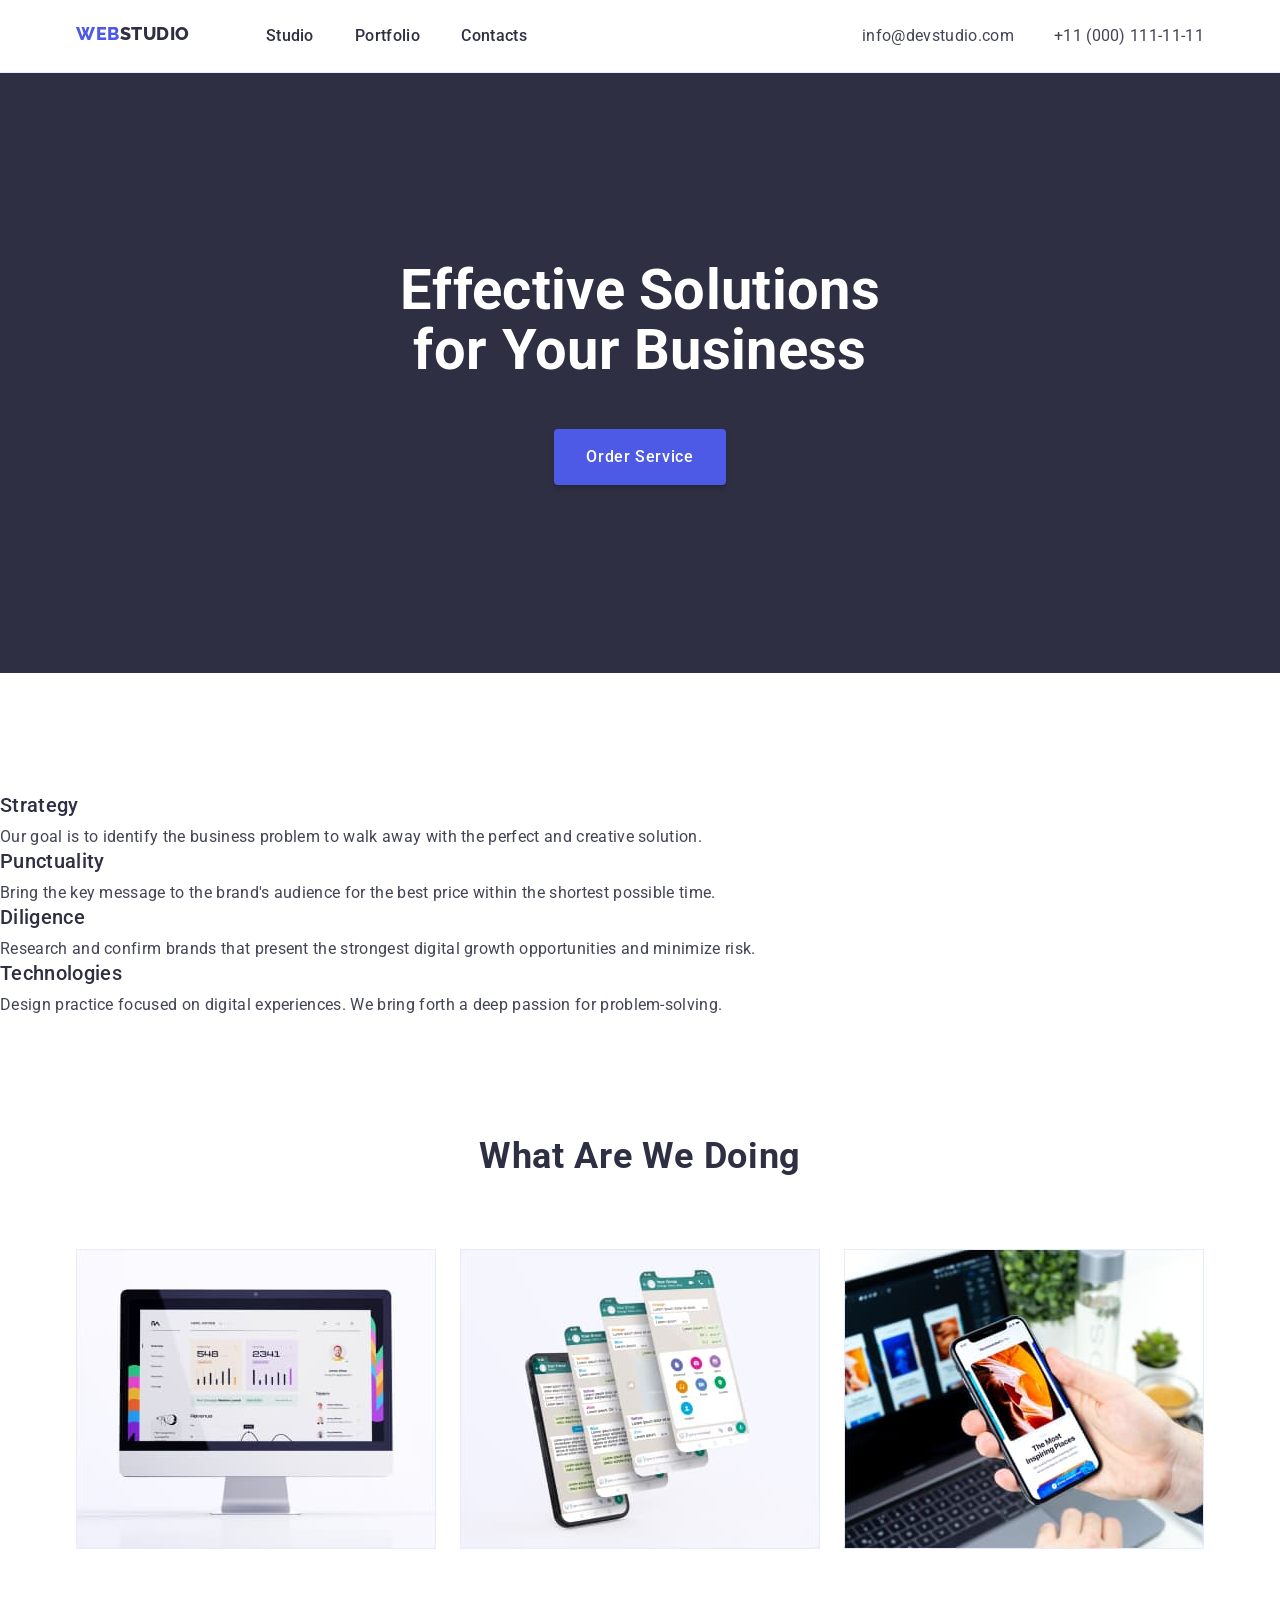
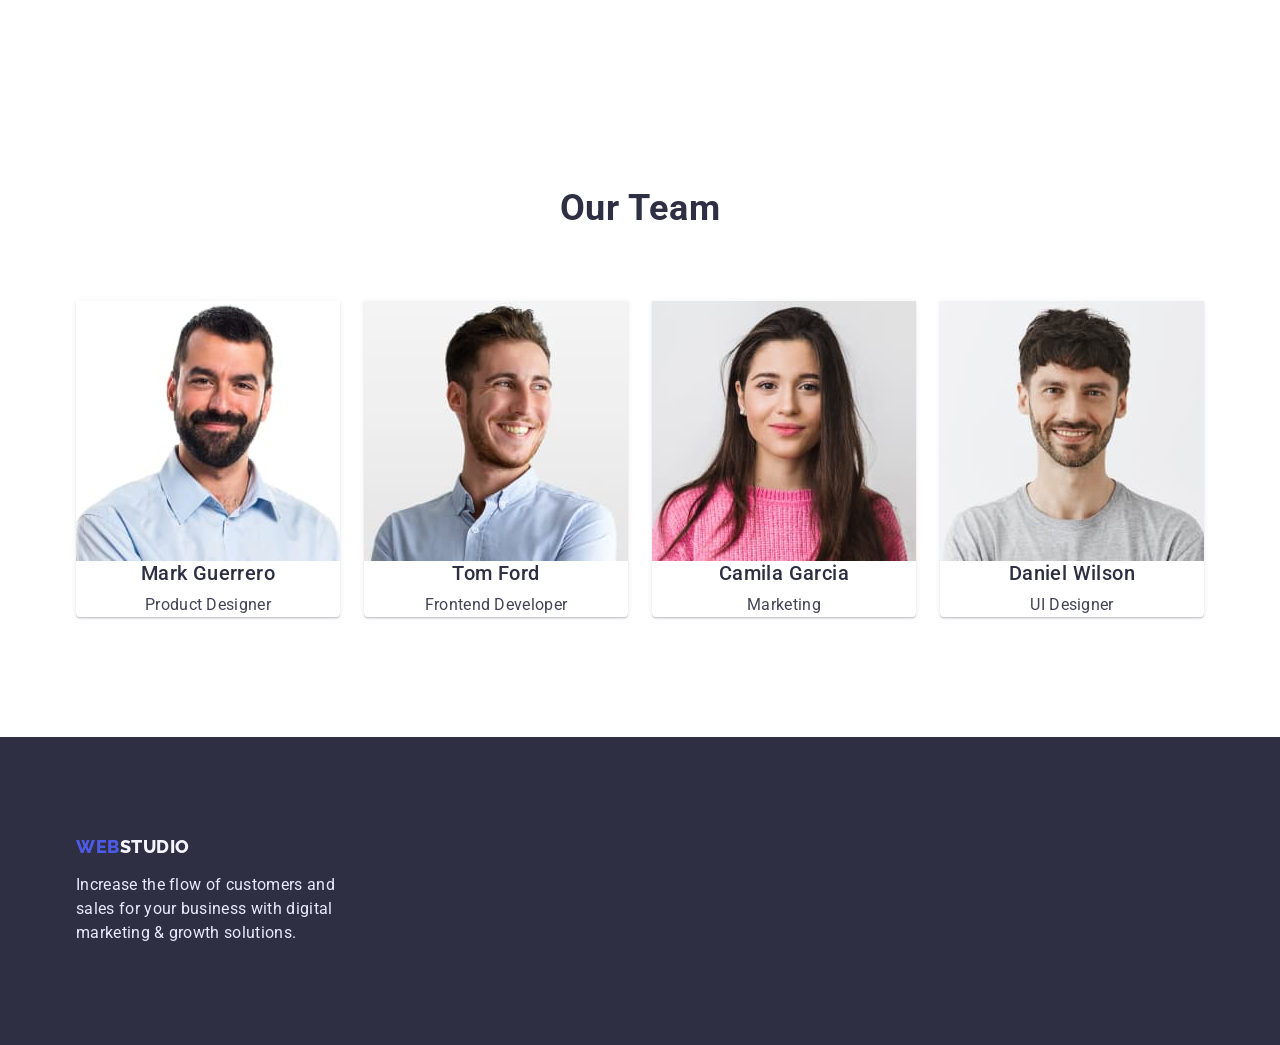
==== index.html @ d08683b4 "Initial commit" ====
<!DOCTYPE html>
<html lang="en">
<head>
    <meta charset="UTF-8">
    <meta http-equiv="X-UA-Compatible" content="IE=edge">
    <meta name="viewport" content="width=device-width, initial-scale=1.0">
    <title>Document</title>
    <link rel="preconnect" href="https://fonts.googleapis.com">
    <link rel="preconnect" href="https://fonts.gstatic.com" crossorigin>
    <link
        href="https://fonts.googleapis.com/css2?family=Montserrat:wght@400;500;600&family=Raleway:wght@800&family=Roboto:wght@400;500;700;900&display=swap"
        rel="stylesheet">
    <link rel="stylesheet" href="https://cdn.jsdelivr.net/npm/modern-normalize@1.1.0/modern-normalize.min.css">
    <link rel="stylesheet" href="./css/style.css">
</head>
<body>
    <header class="header">
        <div class="container">
            <nav class="nav-container">
                <a class="logo" href="./index.html"><span>Web</span>Studio</a>
                <ul class="site-nav list link-container">
                    <li><a class="chapter" href="">Studio</a></li>
                    <li><a class="chapter" href="./portfolio.html">Portfolio</a></li>
                    <li><a class="chapter" href="">Contacts</a></li>
                </ul>
            </nav>
            <address class="contacts">
                <ul class="contacts-container list">
                    <li><a class="mail" href="mailto:info@devstudio.com">info@devstudio.com</a></li>
                    <li><a class="tel" href="tel:+110001111111">+11 (000) 111-11-11</a></li>
                </ul>
            </address>
        </div>
    </header>
    <main>
        <section class="hero">
            <div class="container hero-container">
                <h1 class="hero-title">Effective Solutions<br />
                    for Your Business
                </h1>
                <button class="hero-button" type="button">Order Service</button>
            </div>
        </section>
        <section class="section">
            <!--What are our advantages-->
            <h2 class="section-title visually-hidden">Our principals</h2>
            <ul class="qualities-list list">
                <li class="quality-item">
                    <h3 class="quality-title">Strategy</h3>
                    <p class="quality text">Our goal is to identify the business problem to walk away with the perfect and creative solution.</p>
                </li>
                <li class="qualities">
                    <h3 class="quality-title">Punctuality</h3>
                    <p class="quality text">Bring the key message to the brand's audience for the best price within the shortest possible time.</p>
                </li>
                <li class="qualities">
                    <h3 class="quality-title">Diligence</h3>
                    <p class="quality text">Research and confirm brands that present the strongest digital growth opportunities and minimize risk.</p>
                </li>
                <li class="qualities">
                    <h3 class="quality-title">Technologies</h3>
                    <p class="quality text">Design practice focused on digital experiences. We bring forth a deep passion for problem-solving.</p>
                </li>
            </ul>
        </section>
        <section class="products">
            <div class="container products-container">
                <h2 class="section-title">What are we doing</h2>
                <ul class="products list">
                    <li class="products-item"><img src="./images/img1.jpg" alt="site" width="360"></li>
                    <li class="products-item"><img src="./images/img2.jpg" alt="messenger" width="360"></li>
                    <li class="products-item"><img src="./images/img3.jpg" alt="app" width="360"></li>
                </ul>
            </div>
        </section>
        <section class="team">
            <div class="container team-container">
                <h2 class="section-title">Our Team</h2>
                <ul class="team list">
                    <li class="member">
                        <img src="./images/mark.jpg" alt="Mark Guerrero" width="264">
                        <h3 class="name">Mark Guerrero</h3>
                        <p class="profession">Product Designer</p>
                    </li>
                    <li class="member">
                        <img src="./images/tom.jpg" alt="Tom Ford" width="264">
                        <h3 class="name">Tom Ford</h3>
                        <p class="profession">Frontend Developer</p>
                    </li>
                    <li class="member">
                        <img src="./images/camila.jpg" alt=" Camila Garcia" width="264">
                        <h3 class="name">Camila Garcia</h3>
                        <p class="profession">Marketing</p>
                    </li>
                    <li class="member">
                        <img src="./images/daniel.jpg" alt="Daniel Wilson" width="264">
                        <h3 class="name">Daniel Wilson</h3>
                        <p class="profession">UI Designer</p>
                    </li>
                </ul>
            </div>
        </section>
    </main>
    <footer class="main-footer">
        <div class="container footer-container">
            <a class="logo footer" href="./index.html"><span>Web</span>Studio</a>
            <p class="footer-text">Increase the flow of customers and sales for your business with digital marketing & growth solutions.</p>
        </div>
    </footer>
</body>
</html>
---- css/style.css ----
/* general settings */

html {
    box-sizing: border-box;
}

*,
*::after,
*::before {
    box-sizing: inherit;
}

:root {
    --iris: #4D5AE5;
    --ocean: #404BBF;
    --green: #31D0AA;
    --cloud: #F4F4FD;
    --navy-blue: #2E2F42;
    --slate: #434455;
    --light-slate: #8E8F99;
    --cornflower: #E7E9FC;
    --white: #FFFFFF;
    --navy-blue-modal: #2E2F42;
    --grey: #2E2F42;

    --card-set-gap: 24px;
    --card-set-gap-top: 48px;v
}
body {
    background-color: var(--white);
    color: var(--slate);
    font-family: Roboto, sans-serif;
    letter-spacing: 0.02em;
}
.list {
    padding: 0;
    margin: 0 auto 0 auto;
    list-style-type: none;
}

img {
    display: block;
    min-width: 100%;
    height: auto;
}

.container {
    display: flex;
    margin-left: auto;
    margin-right: auto;
    width: 1158px;
    justify-content: space-between;
    padding-left: 15px;
    padding-right: 15px;
}

/* header */

.header {
    border-bottom: 1px solid var(--cornflower);
    padding-top: 24px;
    padding-bottom: 24px;
}

.logo {
    color: var(--navy-blue);
    font-family: 'Raleway';
    font-weight: 800;
    font-size: 18px;
    line-height: 1.14;
    letter-spacing: 0.03em;
    text-transform: uppercase;
    text-decoration: none;
}
.logo span {
    color: var(--iris);
}
.chapter {
    font-weight: 500;
    font-size: 16px;
    line-height: 1.5;
    color: var(--navy-blue);
    text-decoration: none;
}
.site-nav .chapter:active,
.site-nav .chapter:hover,
.site-nav .chapter:focus {
    color: var(--ocean);
}

.mail, .tel {
    font-style: normal;
    font-weight: 400;
    font-size: 16px;
    line-height: 1.5;
    color: inherit;
    text-decoration: none;
}
.mail:hover,
.mail:focus,
.tel:hover,
.tel:focus {
    color: var(--ocean);
}

.nav-container {
    display: flex;
}

.link-container {
    min-width: 261px;
    display: flex;
    justify-content: space-between;
    margin-left: 76px;
}

.contacts-container {
    display: flex;
    margin-left: auto;
}

.mail {
    margin-right: 40px;
    flex-basis: auto;
}

.tel {
    flex-basis: auto;
}

/* hero */

.hero {
    background: #2E2F42;
    color: var(--white);
    padding-top: 188px;
    padding-bottom: 188px;
}

.hero-container {
    flex-direction: column;
}

.hero-title {
    font-weight: 700;
    font-size: 56px;
    line-height: 1.07;
    text-align: center;
    margin-left: auto;
    margin-right: auto;
    margin-top: 0px;
    margin-bottom: 48px;
}

.hero-button {
    background: #4D5AE5;
    font-weight: 500;
    font-size: 16px;
    line-height: 1.5;
    letter-spacing: 0.04em;
    color: inherit;
    min-width: 169px;
    padding: 16px 32px;
    box-shadow: 0px 4px 4px rgba(0, 0, 0, 0.15);
    border-radius: 4px;
    border: none;
    cursor: pointer;
    align-items: center;
    margin-left: auto;
    margin-right: auto;
}

.hero-button:hover {
    background: var(--ocean);}

/* what we are */

.section {
    padding-top: 120px;
    padding-bottom: 120px;
}

.visually-hidden {
    position: absolute;
    white-space: nowrap;
    width: 1px;
    height: 1px;
    overflow: hidden;
    border: 0;
    padding: 0;
    clip: rect(0 0 0 0);
    clip-path: inset(50%);
    margin: -1px;
}

.section-title {
    margin-top: 0;
    margin-bottom: 72px;
    color: var(--navy-blue);
    font-weight: 700;
    font-size: 36px;
    line-height: 1.11;
    text-align: center;
    letter-spacing: 0.02em;
    text-transform: capitalize;
}

.qualities-list {
    padding-top: 0;
}

.quality-title {
    font-weight: 500;
    font-size: 20px;
    line-height: 1.2;
    color: var(--navy-blue);
    margin-top: 0;
    margin-bottom: 8px;
}
.quality.text {
    font-size: 16px;
    line-height: 1.5;
    margin-top: 0;
    margin-bottom: 0;
}

.qualities-list > .qualities:last-child{
    margin-right: 0;
}

/* What are we doing & Team*/

.products-container {
    flex-direction: column;
}

.products.list {
    display: flex;
    flex-wrap: wrap;
    justify-content: space-between;
    margin-left: calc(-1 * var(--card-set-gap));
    margin-top: calc(-1 * var(--card-set-gap));
}

.products-item {
    flex-basis: calc(100% / 3 - var(--card-set-gap));

    outline-offset: 1px solid var(--cornflower);
    margin-left: var(--card-set-gap);
    margin-top: var(--card-set-gap);
}

/* our team */

.team {
    margin-top: 120px;
}

.team-container {
    flex-direction: column;
    padding-top: 120px;
    padding-bottom: 120px;
}

.team.list {
    display: flex;
    justify-content: space-between;
    margin-left: calc(-1 * var(--card-set-gap));
    margin-top: calc(-1 * var(--card-set-gap-top));
}

.member {
    margin-left: var(--card-set-gap);
    margin-top: var(--card-set-gap-top);
    background-color: var(--white);
    flex-basis: calc(100% / 4 - var(--card-set-gap));
    box-shadow: 0px 1px 6px rgba(46, 47, 66, 0.08),
        0px 1px 1px rgba(46, 47, 66, 0.16), 0px 2px 1px rgba(46, 47, 66, 0.08);
    border-radius: 0px 0px 4px 4px;
}

.name {
    margin-top: 0;
    margin-bottom: 8px;
    color: var(--navy-blue);
    font-weight: 500;
    font-size: 20px;
    line-height: 1.2;
    letter-spacing: 0.02em;
    text-align: center;
}

.profession {
    margin-top: 0;
    margin-bottom: 0;
    text-align: center;
    font-size: 16px;
    line-height: 1.5;
}


/* footer */

.footer-text {
    padding-top: 0;
    padding-bottom: 0;
    margin-top: 16;
    margin-bottom: 0;
    color: var(--cornflower);
    font-size: 16px;
    line-height: 1.5;
    letter-spacing: 0.02em;
    width: 264px;
}

.footer-container {
    flex-direction: column;
    justify-content: space-around;
    flex-basis: auto;
}

.main-footer,
.portfolio-footer {
    background: #2E2F42;
    padding-top: 100px;
    padding-bottom: 100px;
}
.logo.footer {
    color: var(--cloud);
}

/* portfolio */

.section-portfolio {
    padding-top: 96px;
    padding-bottom: 120px;
}

/* portfolio filter */

.radio-filter {
    display: inline-block;
    padding: 12px 24px;
    font-family: inherit;
    font-weight: 500;
    line-height: 1.5;
    text-align: center;
    letter-spacing: 0.04em;
    color: var(--iris);
    background: var(--cloud);
    cursor: pointer;
    align-items: center;
    text-align: center;
    border: 1px solid #e7e9fc;
    border-radius: 4px;
}

.radio-filter:hover,
.radio-filter:focus {
    color: var(--white);
    background-color: var(--ocean);
}

/* our projects */

.container-btn {
    display: flex;
    justify-content: space-between;
    margin-left: auto;
    margin-right: auto;
    width: 586px;
    margin-bottom: 72px;
}

.reference-item {
    text-decoration: none;
    color: inherit;
}

.card-content {
    border: 1px solid var(--cornflower);
    border-top: hidden;
    padding: 32px 16px;
}

.reference-name {
    font-weight: 500;
    font-size: 20px;
    line-height: 1.2;
    color: var(--navy-blue);
    margin-top: 0;
    margin-bottom: 8px;
}

.reference-type {
    font-size: 16px;
    line-height: 1.5;
    margin-top: 0;
    margin-bottom: 0;
}

.works-list {
    display: flex;
    flex-wrap: wrap;
    justify-content: space-between;
    margin-left: calc(-1 * var(--card-set-gap));
    margin-top: calc(-1 * var(--card-set-gap-top));
}

.works-list>.reference {
    flex-basis: calc(100% / 3 - var(--card-set-gap));

    margin-left: var(--card-set-gap);
    margin-top: var(--card-set-gap-top);
}
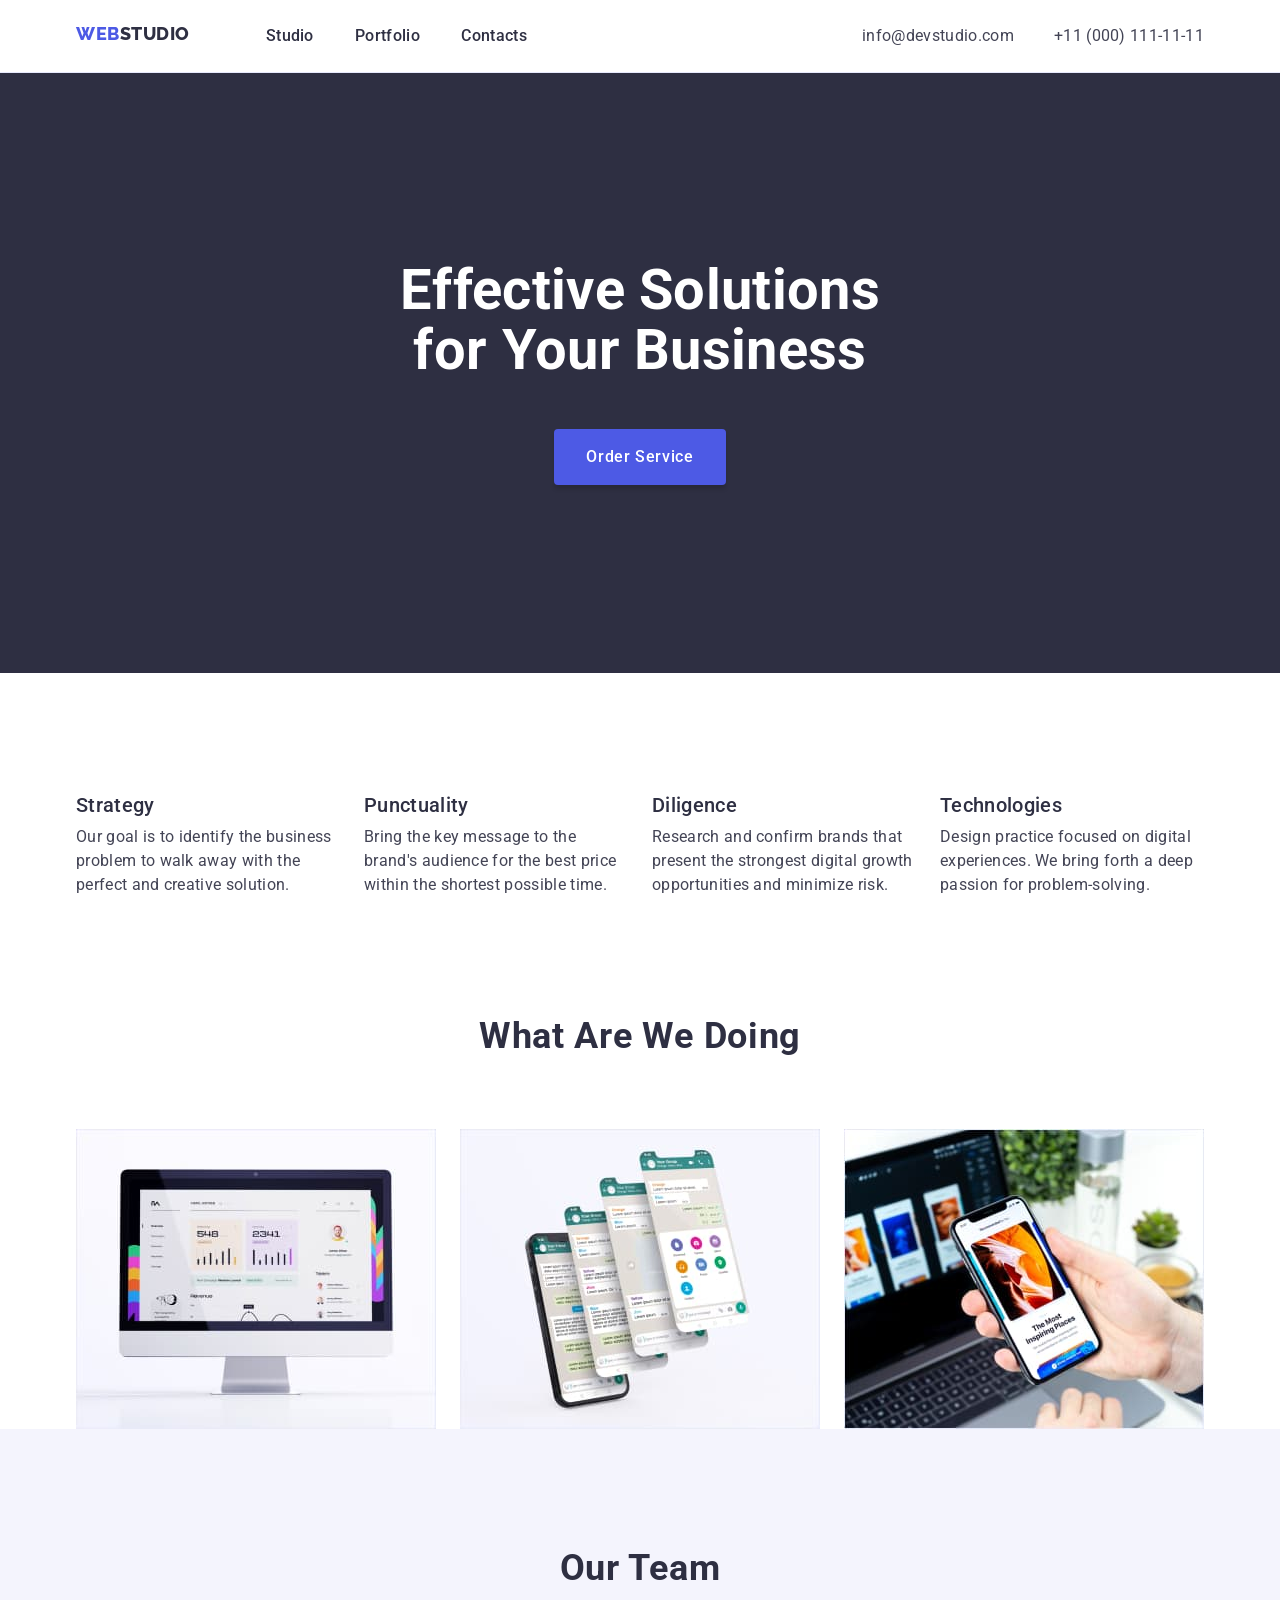
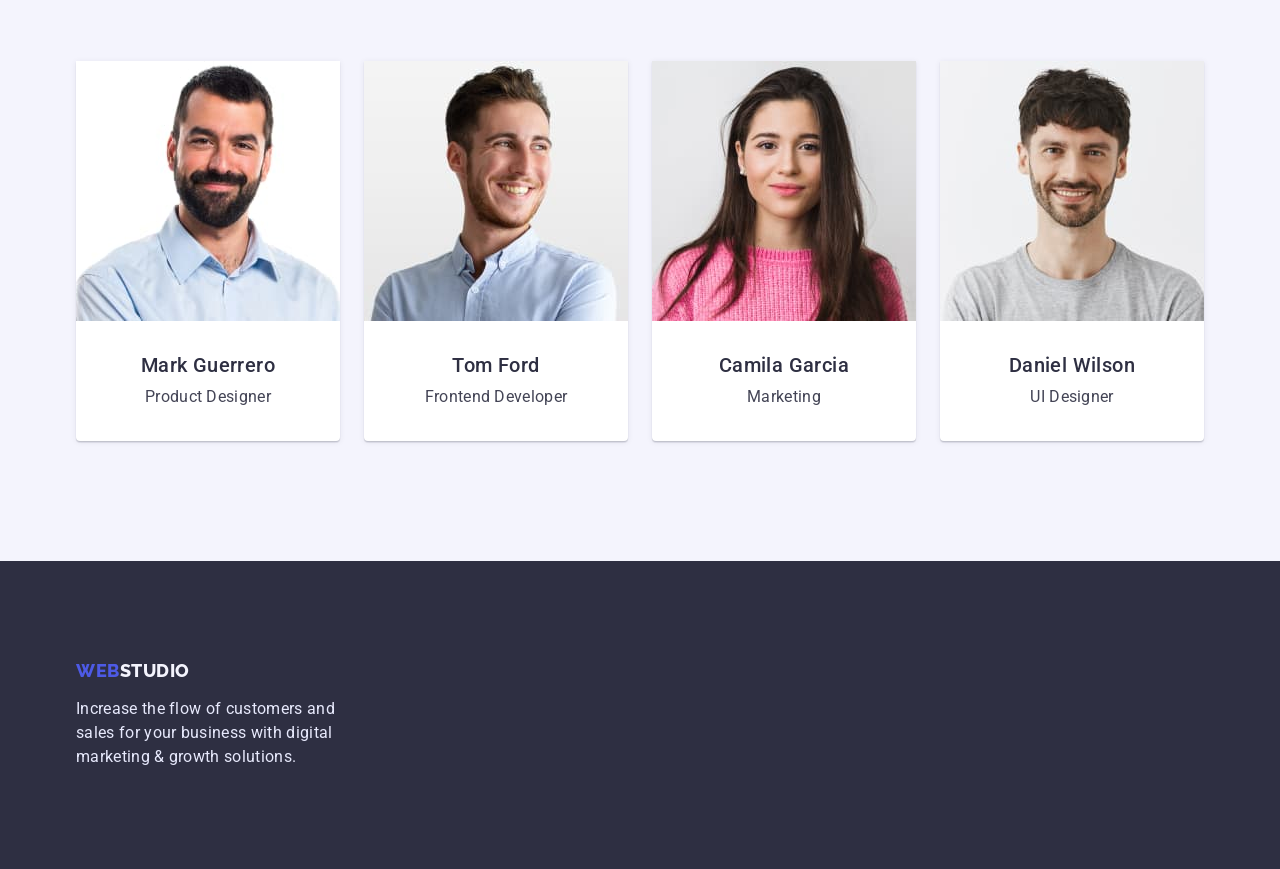
==== commit 7523aca1: "HW3 update" ====
--- a/index.html
+++ b/index.html
@@ -15,7 +15,7 @@
 </head>
 <body>
     <header class="header">
-        <div class="container">
+        <div class="container style">
             <nav class="nav-container">
                 <a class="logo" href="./index.html"><span>Web</span>Studio</a>
                 <ul class="site-nav list link-container">
@@ -35,35 +35,36 @@
     <main>
         <section class="hero">
             <div class="container hero-container">
-                <h1 class="hero-title">Effective Solutions<br />
-                    for Your Business
+                <h1 class="hero-title">Effective Solutions for Your Business
                 </h1>
                 <button class="hero-button" type="button">Order Service</button>
             </div>
         </section>
-        <section class="section">
+        <section class="section  main-qualities">
+            <div class="container style"
             <!--What are our advantages-->
-            <h2 class="section-title visually-hidden">Our principals</h2>
-            <ul class="qualities-list list">
-                <li class="quality-item">
-                    <h3 class="quality-title">Strategy</h3>
-                    <p class="quality text">Our goal is to identify the business problem to walk away with the perfect and creative solution.</p>
-                </li>
-                <li class="qualities">
-                    <h3 class="quality-title">Punctuality</h3>
-                    <p class="quality text">Bring the key message to the brand's audience for the best price within the shortest possible time.</p>
-                </li>
-                <li class="qualities">
-                    <h3 class="quality-title">Diligence</h3>
-                    <p class="quality text">Research and confirm brands that present the strongest digital growth opportunities and minimize risk.</p>
-                </li>
-                <li class="qualities">
-                    <h3 class="quality-title">Technologies</h3>
-                    <p class="quality text">Design practice focused on digital experiences. We bring forth a deep passion for problem-solving.</p>
-                </li>
-            </ul>
+                <h2 class="section-title visually-hidden">Our principals</h2>
+                <ul class="qualities-list list">
+                    <li class="quality-item">
+                        <h3 class="quality-title">Strategy</h3>
+                        <p class="quality text">Our goal is to identify the business problem to walk away with the perfect and creative solution.</p>
+                    </li>
+                    <li class="quality-item">
+                        <h3 class="quality-title">Punctuality</h3>
+                        <p class="quality text">Bring the key message to the brand's audience for the best price within the shortest possible time.</p>
+                    </li>
+                    <li class="quality-item">
+                        <h3 class="quality-title">Diligence</h3>
+                        <p class="quality text">Research and confirm brands that present the strongest digital growth opportunities and minimize risk.</p>
+                    </li>
+                    <li class="quality-item">
+                        <h3 class="quality-title">Technologies</h3>
+                        <p class="quality text">Design practice focused on digital experiences. We bring forth a deep passion for problem-solving.</p>
+                    </li>
+                </ul>
+            </div>
         </section>
-        <section class="products">
+        <section class="products section">
             <div class="container products-container">
                 <h2 class="section-title">What are we doing</h2>
                 <ul class="products list">
@@ -73,29 +74,29 @@
                 </ul>
             </div>
         </section>
-        <section class="team">
+        <section class="team section">
             <div class="container team-container">
                 <h2 class="section-title">Our Team</h2>
                 <ul class="team list">
                     <li class="member">
                         <img src="./images/mark.jpg" alt="Mark Guerrero" width="264">
-                        <h3 class="name">Mark Guerrero</h3>
-                        <p class="profession">Product Designer</p>
+                        <div class="member-item"><h3 class="name">Mark Guerrero</h3>
+                        <p class="profession">Product Designer</p></div>
                     </li>
                     <li class="member">
                         <img src="./images/tom.jpg" alt="Tom Ford" width="264">
-                        <h3 class="name">Tom Ford</h3>
-                        <p class="profession">Frontend Developer</p>
+                        <div class="member-item"><h3 class="name">Tom Ford</h3>
+                        <p class="profession">Frontend Developer</p></div>
                     </li>
                     <li class="member">
                         <img src="./images/camila.jpg" alt=" Camila Garcia" width="264">
-                        <h3 class="name">Camila Garcia</h3>
-                        <p class="profession">Marketing</p>
+                        <div class="member-item"><h3 class="name">Camila Garcia</h3>
+                        <p class="profession">Marketing</p></div>
                     </li>
                     <li class="member">
                         <img src="./images/daniel.jpg" alt="Daniel Wilson" width="264">
-                        <h3 class="name">Daniel Wilson</h3>
-                        <p class="profession">UI Designer</p>
+                        <div class="member-item"><h3 class="name">Daniel Wilson</h3>
+                        <p class="profession">UI Designer</p></div>
                     </li>
                 </ul>
             </div>
--- a/css/style.css
+++ b/css/style.css
@@ -45,13 +45,17 @@
 }
 
 .container {
-    display: flex;
     margin-left: auto;
     margin-right: auto;
     width: 1158px;
-    justify-content: space-between;
     padding-left: 15px;
     padding-right: 15px;
+    
+    justify-content: space-between;
+}
+
+.style {
+    display: flex;
 }
 
 /* header */
@@ -135,6 +139,7 @@
     color: var(--white);
     padding-top: 188px;
     padding-bottom: 188px;
+    text-align: center;
 }
 
 .hero-container {
@@ -150,6 +155,7 @@
     margin-right: auto;
     margin-top: 0px;
     margin-bottom: 48px;
+    width: 494px;
 }
 
 .hero-button {
@@ -177,7 +183,7 @@
 
 .section {
     padding-top: 120px;
-    padding-bottom: 120px;
+    display: flex;
 }
 
 .visually-hidden {
@@ -193,6 +199,10 @@
     margin: -1px;
 }
 
+.main-qualities {
+    display: flex;
+}
+
 .section-title {
     margin-top: 0;
     margin-bottom: 72px;
@@ -207,6 +217,13 @@
 
 .qualities-list {
     padding-top: 0;
+    margin: 0;
+    display: flex;
+    gap: 24px;
+}
+
+.quality-item {
+    max-width: 264px;
 }
 
 .quality-title {
@@ -252,13 +269,12 @@
 
 /* our team */
 
-.team {
-    margin-top: 120px;
+.team.section {
+    background-color: var(--cloud);
 }
 
 .team-container {
     flex-direction: column;
-    padding-top: 120px;
     padding-bottom: 120px;
 }
 
@@ -279,6 +295,10 @@
     border-radius: 0px 0px 4px 4px;
 }
 
+.member-item {
+    padding: 32px 16px;
+}
+
 .name {
     margin-top: 0;
     margin-bottom: 8px;
@@ -365,10 +385,8 @@
 
 .container-btn {
     display: flex;
-    justify-content: space-between;
-    margin-left: auto;
-    margin-right: auto;
-    width: 586px;
+    justify-content:center;
+    gap: 24px;
     margin-bottom: 72px;
 }
 
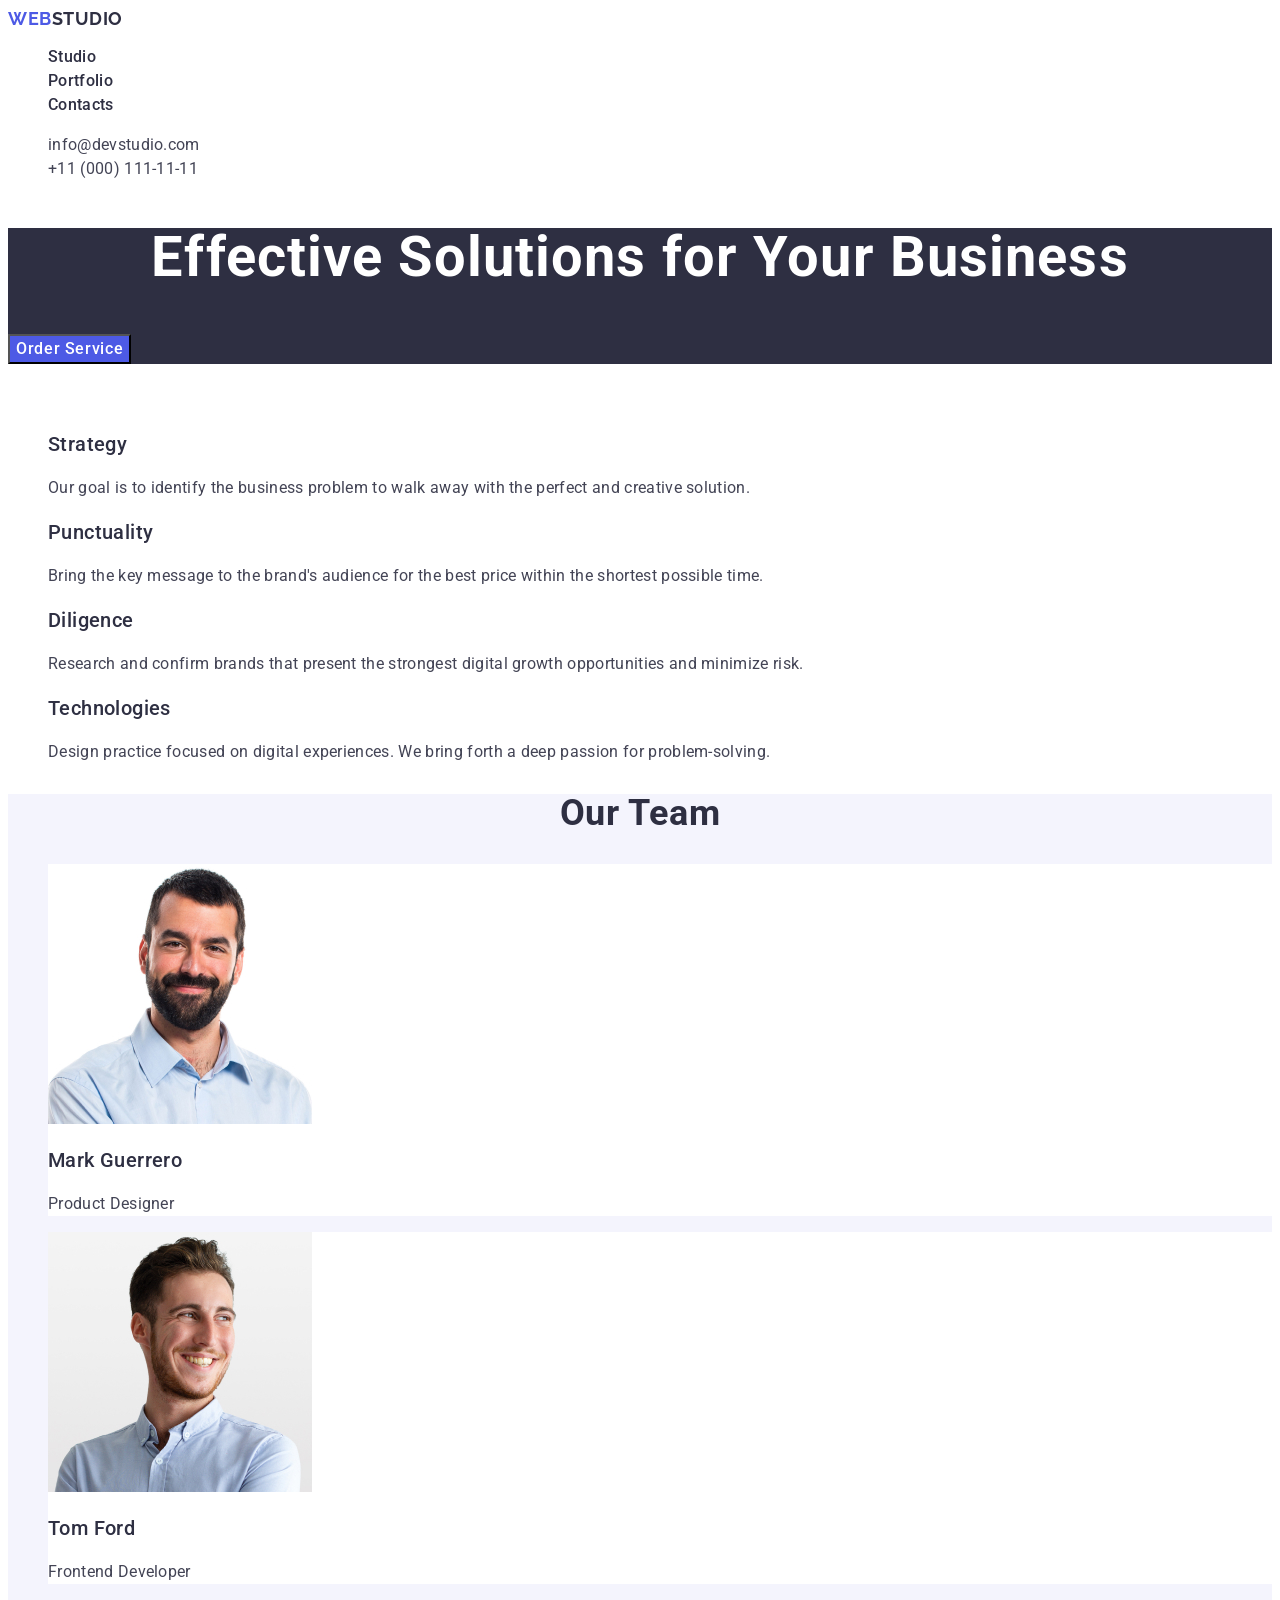
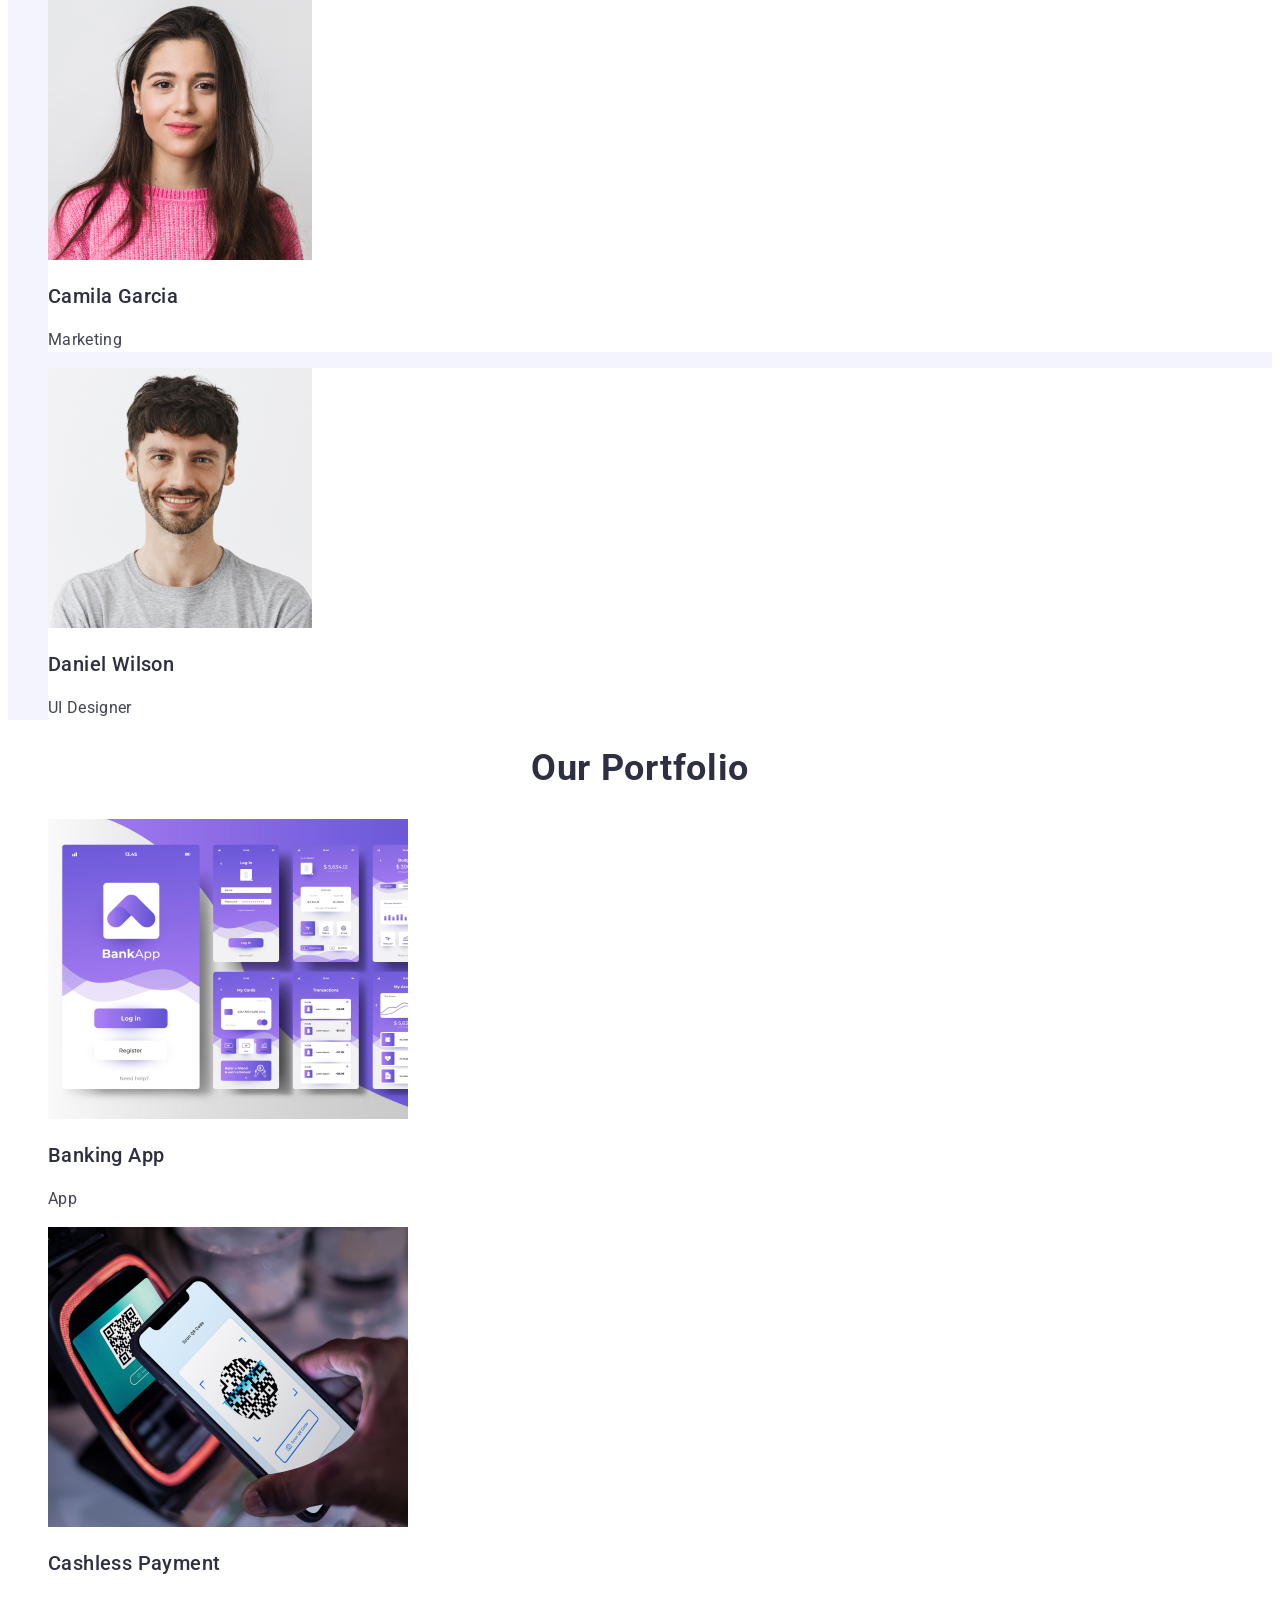
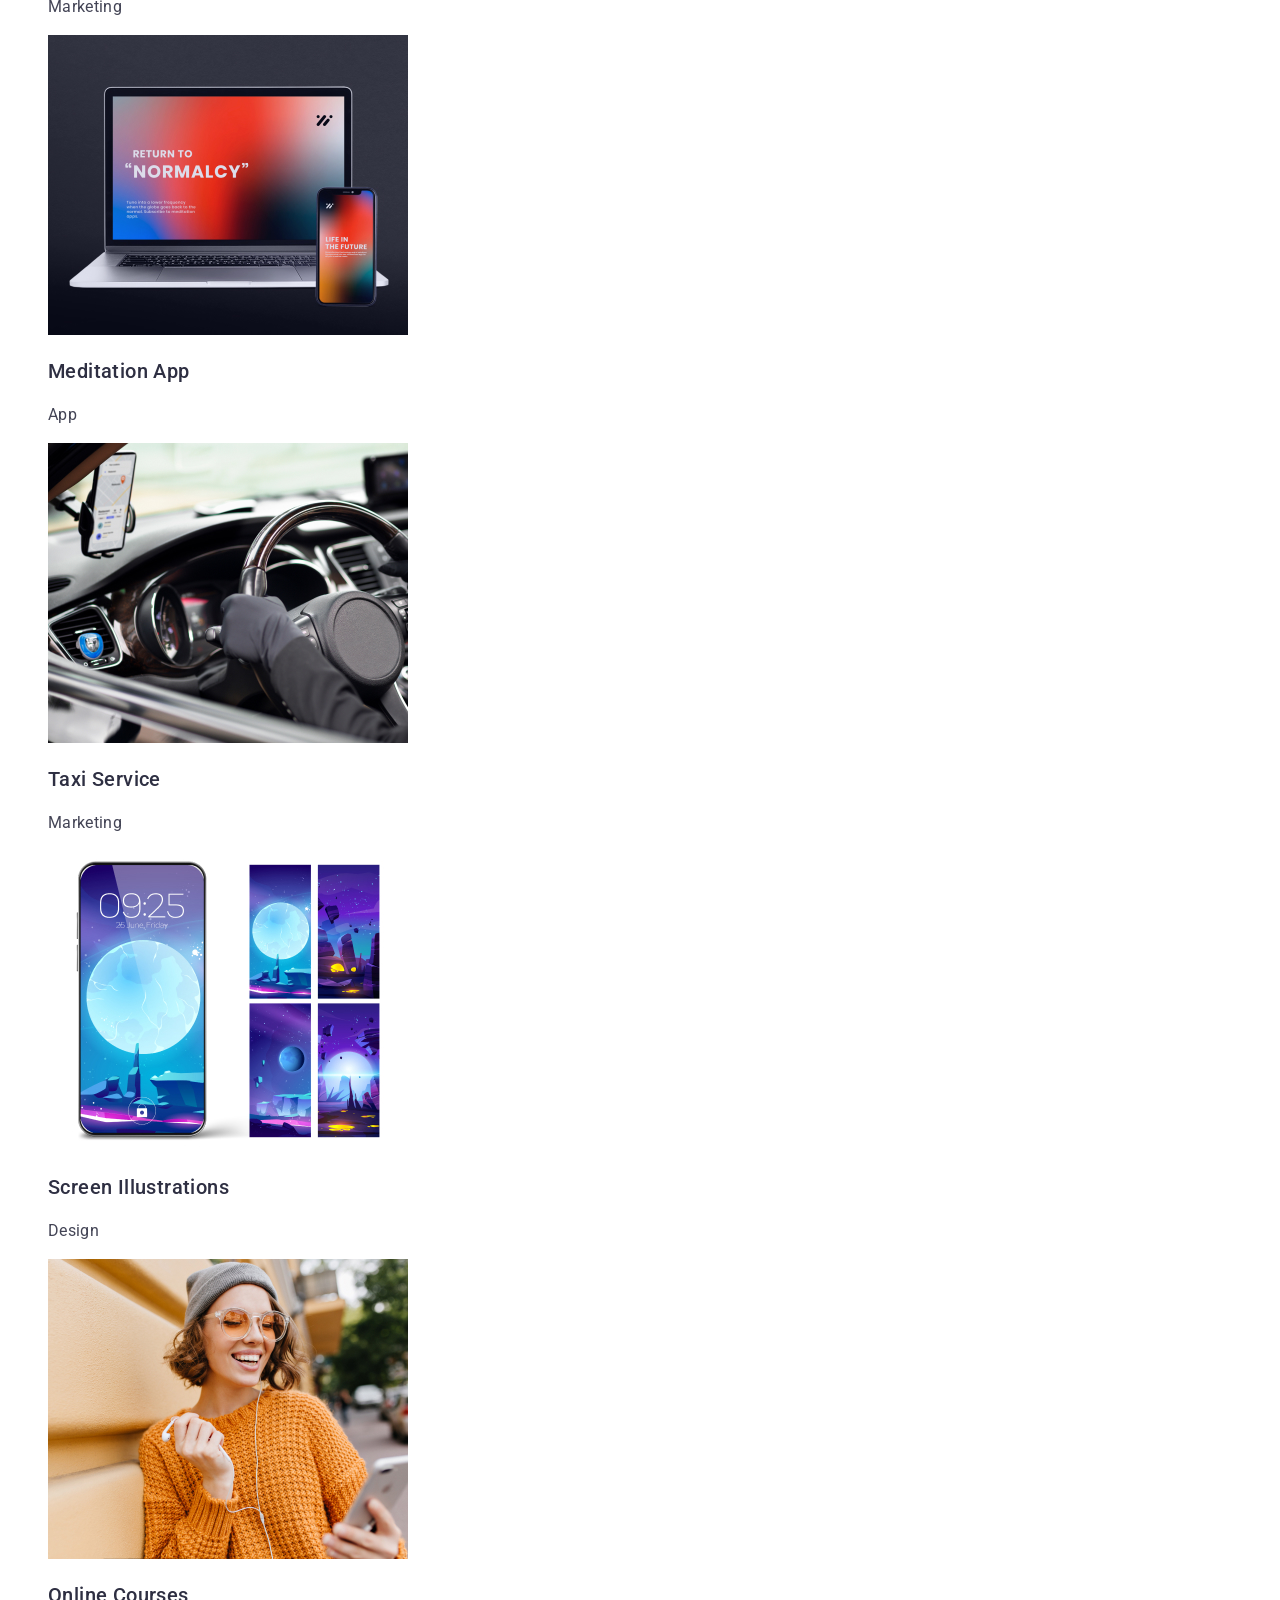
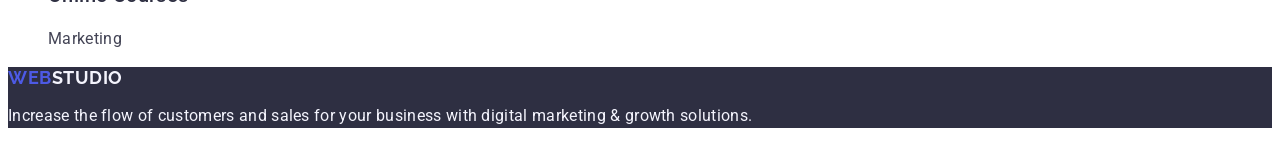
==== commit 2a0ee19f: "Initial commit" ====
--- a/index.html
+++ b/index.html
@@ -2,111 +2,166 @@
 <html lang="en">
 <head>
     <meta charset="UTF-8">
-    <meta http-equiv="X-UA-Compatible" content="IE=edge">
     <meta name="viewport" content="width=device-width, initial-scale=1.0">
     <title>Document</title>
+    <link rel="stylesheet" href="https://cdnjs.com/libraries/modern-normalize">
     <link rel="preconnect" href="https://fonts.googleapis.com">
     <link rel="preconnect" href="https://fonts.gstatic.com" crossorigin>
     <link
-        href="https://fonts.googleapis.com/css2?family=Montserrat:wght@400;500;600&family=Raleway:wght@800&family=Roboto:wght@400;500;700;900&display=swap"
+        href="https://fonts.googleapis.com/css2?family=Raleway:ital,wght@0,700;1,700&family=Roboto:wght@400;500;700&display=swap"
         rel="stylesheet">
-    <link rel="stylesheet" href="https://cdn.jsdelivr.net/npm/modern-normalize@1.1.0/modern-normalize.min.css">
-    <link rel="stylesheet" href="./css/style.css">
+    <link href="./css/styles.css" rel="stylesheet">
 </head>
 <body>
-    <header class="header">
-        <div class="container style">
-            <nav class="nav-container">
-                <a class="logo" href="./index.html"><span>Web</span>Studio</a>
-                <ul class="site-nav list link-container">
-                    <li><a class="chapter" href="">Studio</a></li>
-                    <li><a class="chapter" href="./portfolio.html">Portfolio</a></li>
-                    <li><a class="chapter" href="">Contacts</a></li>
-                </ul>
-            </nav>
-            <address class="contacts">
-                <ul class="contacts-container list">
-                    <li><a class="mail" href="mailto:info@devstudio.com">info@devstudio.com</a></li>
-                    <li><a class="tel" href="tel:+110001111111">+11 (000) 111-11-11</a></li>
-                </ul>
-            </address>
-        </div>
+    <header>
+        <nav>
+            <a class="logo" href="./index.html">Web<span class="studio">Studio</span></a>
+            <ul class="navigation">
+                <li>
+                    <a class="link" href="./index.html">Studio</a>
+                </li>
+                <li>
+                    <a class="link" href="">Portfolio</a>
+                </li>
+                <li>
+                    <a class="link" href="">Contacts</a>
+                </li>
+            </ul>
+        </nav>
+        <address class="contacts">
+            <ul>
+                <li>
+                    <a class="link" href="mailto:info@devstudio.com">info@devstudio.com</a>
+                </li>
+                <li>
+                    <a class="link" href="tel:+110001111111">+11 (000) 111-11-11</a>
+                </li>
+            </ul> 
+        </address>
     </header>
     <main>
+        <!--hero-->
         <section class="hero">
-            <div class="container hero-container">
-                <h1 class="hero-title">Effective Solutions for Your Business
-                </h1>
-                <button class="hero-button" type="button">Order Service</button>
-            </div>
+            <h1 class="main-title">Effective Solutions for Your Business</h1>
+            <button class="order-button" type="button">Order Service</button>
         </section>
-        <section class="section  main-qualities">
-            <div class="container style"
-            <!--What are our advantages-->
-                <h2 class="section-title visually-hidden">Our principals</h2>
-                <ul class="qualities-list list">
-                    <li class="quality-item">
-                        <h3 class="quality-title">Strategy</h3>
-                        <p class="quality text">Our goal is to identify the business problem to walk away with the perfect and creative solution.</p>
-                    </li>
-                    <li class="quality-item">
-                        <h3 class="quality-title">Punctuality</h3>
-                        <p class="quality text">Bring the key message to the brand's audience for the best price within the shortest possible time.</p>
-                    </li>
-                    <li class="quality-item">
-                        <h3 class="quality-title">Diligence</h3>
-                        <p class="quality text">Research and confirm brands that present the strongest digital growth opportunities and minimize risk.</p>
-                    </li>
-                    <li class="quality-item">
-                        <h3 class="quality-title">Technologies</h3>
-                        <p class="quality text">Design practice focused on digital experiences. We bring forth a deep passion for problem-solving.</p>
-                    </li>
-                </ul>
-            </div>
+        <!--features-->
+        <section class="features">
+            <h2 class="trns-text">features</h2>
+            <ul class="features-list">
+                <li>
+                    <h3 class="features-name">Strategy</h3>
+                    <p class="text">
+                    Our goal is to identify the business problem to walk away with the perfect and creative solution.
+                    </p>
+                </li>
+                <li>
+                    <h3 class="features-name">Punctuality</h3>
+                    <p class="text">
+                    Bring the key message to the brand's audience for the best price within the shortest possible time.
+                    </p>
+                </li>
+                <li>
+                    <h3 class="features-name">Diligence</h3>
+                    <p class="text">
+                    Research and confirm brands that present the strongest digital growth opportunities and minimize risk.
+                    </p>
+                </li>
+                <li>
+                    <h3 class="features-name">Technologies</h3>
+                    <p class="text">
+                    Design practice focused on digital experiences. We bring forth a deep passion for problem-solving.
+                    </p>
+                </li>
+            </ul>
         </section>
-        <section class="products section">
-            <div class="container products-container">
-                <h2 class="section-title">What are we doing</h2>
-                <ul class="products list">
-                    <li class="products-item"><img src="./images/img1.jpg" alt="site" width="360"></li>
-                    <li class="products-item"><img src="./images/img2.jpg" alt="messenger" width="360"></li>
-                    <li class="products-item"><img src="./images/img3.jpg" alt="app" width="360"></li>
-                </ul>
-            </div>
+        <!--team-->
+        <section class="team">
+            <h2 class="title">Our Team</h2>
+            <ul class="team-list">
+                <li class="team-card">
+                    <img src="./images/1.jpg" alt="Mark Guerrero" 
+                    width=264 
+                    height=260>
+                    <h3 class="member-name">Mark Guerrero</h3>
+                    <p class="member-position">Product Designer</p>
+                </li>
+                <li class="team-card">
+                    <img src="./images/2.jpg" alt="Tom Ford" 
+                    width=264 
+                    height=260>
+                    <h3 class="member-name">Tom Ford</h3>
+                    <p class="member-position">Frontend Developer</p>
+                </li>
+                <li class="team-card">
+                    <img src="./images/3.jpg" alt="Camila Garcia" 
+                    width=264 
+                    height=260>
+                    <h3 class="member-name">Camila Garcia</h3>
+                    <p class="member-position">Marketing</p>
+                </li>
+                <li class="team-card">
+                    <img src="./images/4.jpg" alt="Daniel Wilson" 
+                    width=264 
+                    height=260>
+                    <h3 class="member-name">Daniel Wilson</h3>
+                    <p class="member-position">UI Designer</p>
+                </li>
+            </ul>
         </section>
-        <section class="team section">
-            <div class="container team-container">
-                <h2 class="section-title">Our Team</h2>
-                <ul class="team list">
-                    <li class="member">
-                        <img src="./images/mark.jpg" alt="Mark Guerrero" width="264">
-                        <div class="member-item"><h3 class="name">Mark Guerrero</h3>
-                        <p class="profession">Product Designer</p></div>
-                    </li>
-                    <li class="member">
-                        <img src="./images/tom.jpg" alt="Tom Ford" width="264">
-                        <div class="member-item"><h3 class="name">Tom Ford</h3>
-                        <p class="profession">Frontend Developer</p></div>
-                    </li>
-                    <li class="member">
-                        <img src="./images/camila.jpg" alt=" Camila Garcia" width="264">
-                        <div class="member-item"><h3 class="name">Camila Garcia</h3>
-                        <p class="profession">Marketing</p></div>
-                    </li>
-                    <li class="member">
-                        <img src="./images/daniel.jpg" alt="Daniel Wilson" width="264">
-                        <div class="member-item"><h3 class="name">Daniel Wilson</h3>
-                        <p class="profession">UI Designer</p></div>
-                    </li>
-                </ul>
-            </div>
+        <!--portfolio-->
+        <section class="portfolio">
+            <h2 class="title">Our Portfolio</h2>
+            <ul class="portfolio-list">
+                <li class="portfolio-card">
+                    <img src="./images/5.jpg" alt="Banking App"
+                    width=360
+                    height=300>
+                    <h3 class="product-name">Banking App</h3>
+                    <p class="product-type">App</p>
+                </li>
+                <li class="portfolio-card">
+                    <img src="./images/6.jpg" alt="Cashless Payment" 
+                    width=360 
+                    height=300>
+                    <h3 class="product-name">Cashless Payment</h3>
+                    <p class="product-type">Marketing</p>
+                </li>
+                <li class="portfolio-card">
+                    <img src="./images/7.jpg" alt="Meditation App" 
+                    width=360 
+                    height=300>
+                    <h3 class="product-name">Meditation App</h3>
+                    <p class="product-type">App</p>
+                </li>
+                <li class="portfolio-card">
+                    <img src="./images/8.jpg" alt="Taxi Service" 
+                    width=360 
+                    height=300>
+                    <h3 class="product-name">Taxi Service</h3>
+                    <p class="product-type">Marketing</p>
+                </li>
+                <li class="portfolio-card">
+                    <img src="./images/9.jpg" alt="Screen Illustrations" 
+                    width=360 
+                    height=300>
+                    <h3 class="product-name">Screen Illustrations</h3>
+                    <p class="product-type">Design</p>
+                </li>
+                <li class="portfolio-card">
+                    <img src="./images/10.jpg" alt="Online Courses" 
+                    width=360 
+                    height=300>
+                    <h3 class="product-name">Online Courses</h3>
+                    <p class="product-type">Marketing</p>
+                </li>
+            </ul>
         </section>
     </main>
-    <footer class="main-footer">
-        <div class="container footer-container">
-            <a class="logo footer" href="./index.html"><span>Web</span>Studio</a>
-            <p class="footer-text">Increase the flow of customers and sales for your business with digital marketing & growth solutions.</p>
-        </div>
+    <footer class="footer">
+        <!--logo-->
+        <a class="logo" href="./index.html">Web<span class="footer-logo">Studio</span></a>
+        <p class="footer-text">Increase the flow of customers and sales for your business with digital marketing & growth solutions.</p>
     </footer>
 </body>
 </html>
--- a/css/styles.css
+++ b/css/styles.css
@@ -0,0 +1,191 @@
+:root {
+    --primary-brand: #4D5AE5;
+    --pressed-state: #404BBF;
+    --dark: #2E2F42;
+    --success: #31D0AA;
+    --text: #434455;
+    --subtle-text: #8E8F99;
+    --accent: #E7E9FC;
+    --light: #F4F4FD;
+    --modal-overlay: rgba(46, 47, 66, 0.4);
+    --hero-background: rgba(46, 47, 66, 0.7);
+    --white-background: #FFFFFF;
+    --modal-background: #FCFCFC;
+}
+
+body {
+    font-family: "Roboto", sans-serif;
+    color: var(--text);
+    background-color: #FFFFFF;
+}
+
+a {
+    text-decoration-line: none;
+}
+
+ul, ol {
+    list-style-type: none;
+}
+
+.logo {
+    font-family: "Raleway", sans-serif;
+    font-weight: 700;
+    font-size: 18px;
+    line-height: 1.17;
+    letter-spacing: 0.03em;
+    text-transform: uppercase;
+    color: var(--primary-brand);
+}
+
+.logo .studio {
+    color: var(--dark);
+}
+
+.navigation .link {
+    font-weight: 500;        
+    line-height: 1.5;
+    letter-spacing: 0.02em;
+    color: var(--dark);
+}
+
+.navigation .link:hover {
+    color: var(--pressed-state);
+}
+
+.navigation .link:focus {
+    color: var(--pressed-state);
+    text-decoration: underline;
+}
+
+.contacts {
+    font-style: normal;
+}
+
+.contacts .link {
+    line-height: 1.5;
+    letter-spacing: 0.02em;
+    color: var(--text);
+}
+
+.contacts .link:hover,
+.contacts .link:focus {
+    color: var(--pressed-state);
+}
+
+.hero {
+    background-color: #2E2F42;
+}
+
+.main-title {
+    font-weight: 700;
+    font-size: 56px;
+    line-height: 1.07;
+    letter-spacing: 0.02em;
+    text-align: center;
+    color: var(--white-background);
+}
+
+.order-button {
+    font-family: inherit;
+    font-size: 16px;
+    cursor: pointer;
+    background-color: var(--primary-brand);
+    font-weight: 500;
+    line-height: 1.5;
+    letter-spacing: 0.04em;
+    color: var(--white-background);
+}
+
+.order-button:hover,
+.order-button:focus {
+    background-color: var(--pressed-state);
+}
+
+.trns-text {
+    color: transparent;
+}
+
+.features-list .features-name {
+    font-weight: 500;
+    font-size: 20px;
+    line-height: 1.2;
+    letter-spacing: 0.02em;
+    color: var(--dark);
+}
+
+.features-list .text {
+    font-size: 16px;
+    line-height: 1.5;
+    letter-spacing: 0.02em;
+    color: inherit;
+}
+
+.team {
+    background-color: var(--light)
+}
+
+.team .title {
+    font-weight: 700;
+    font-size: 36px;
+    line-height: 1.11;
+    letter-spacing: 0.02em;
+    text-transform: capitalize;
+    text-align: center;
+    color: var(--dark);
+}
+
+.team-card {
+    background-color: var(--white-background);
+}
+
+.member-name {
+    font-weight: 500;
+    font-size: 20px;
+    line-height: 1.2;
+    letter-spacing: 0.02em;
+    color: var(--dark);
+}
+
+.member-position {
+    font-size: 16px;
+    line-height: 1.5;
+    letter-spacing: 0.02em;
+}
+
+.portfolio .title  {
+    font-weight: 700;
+    font-size: 36px;
+    line-height: 1.11;
+    letter-spacing: 0.02em;
+    text-transform: capitalize;
+    text-align: center;
+    color: var(--dark);
+}
+
+.product-name {
+    font-weight: 500;
+    font-size: 20px;
+    line-height: 1.2;
+    letter-spacing: 0.02em;
+    color: var(--dark);
+}
+
+.product-type {
+    font-size: 16px;
+    line-height: 1.5;
+    letter-spacing: 0.02em;
+    color: inherit;
+}
+
+.footer {
+    background-color: var(--dark);
+}
+
+.logo .footer-logo {
+    color: var(--light);
+}
+.footer-text {
+    line-height: 1.5;
+    letter-spacing: 0.02em;
+    color: var(--light);
+}
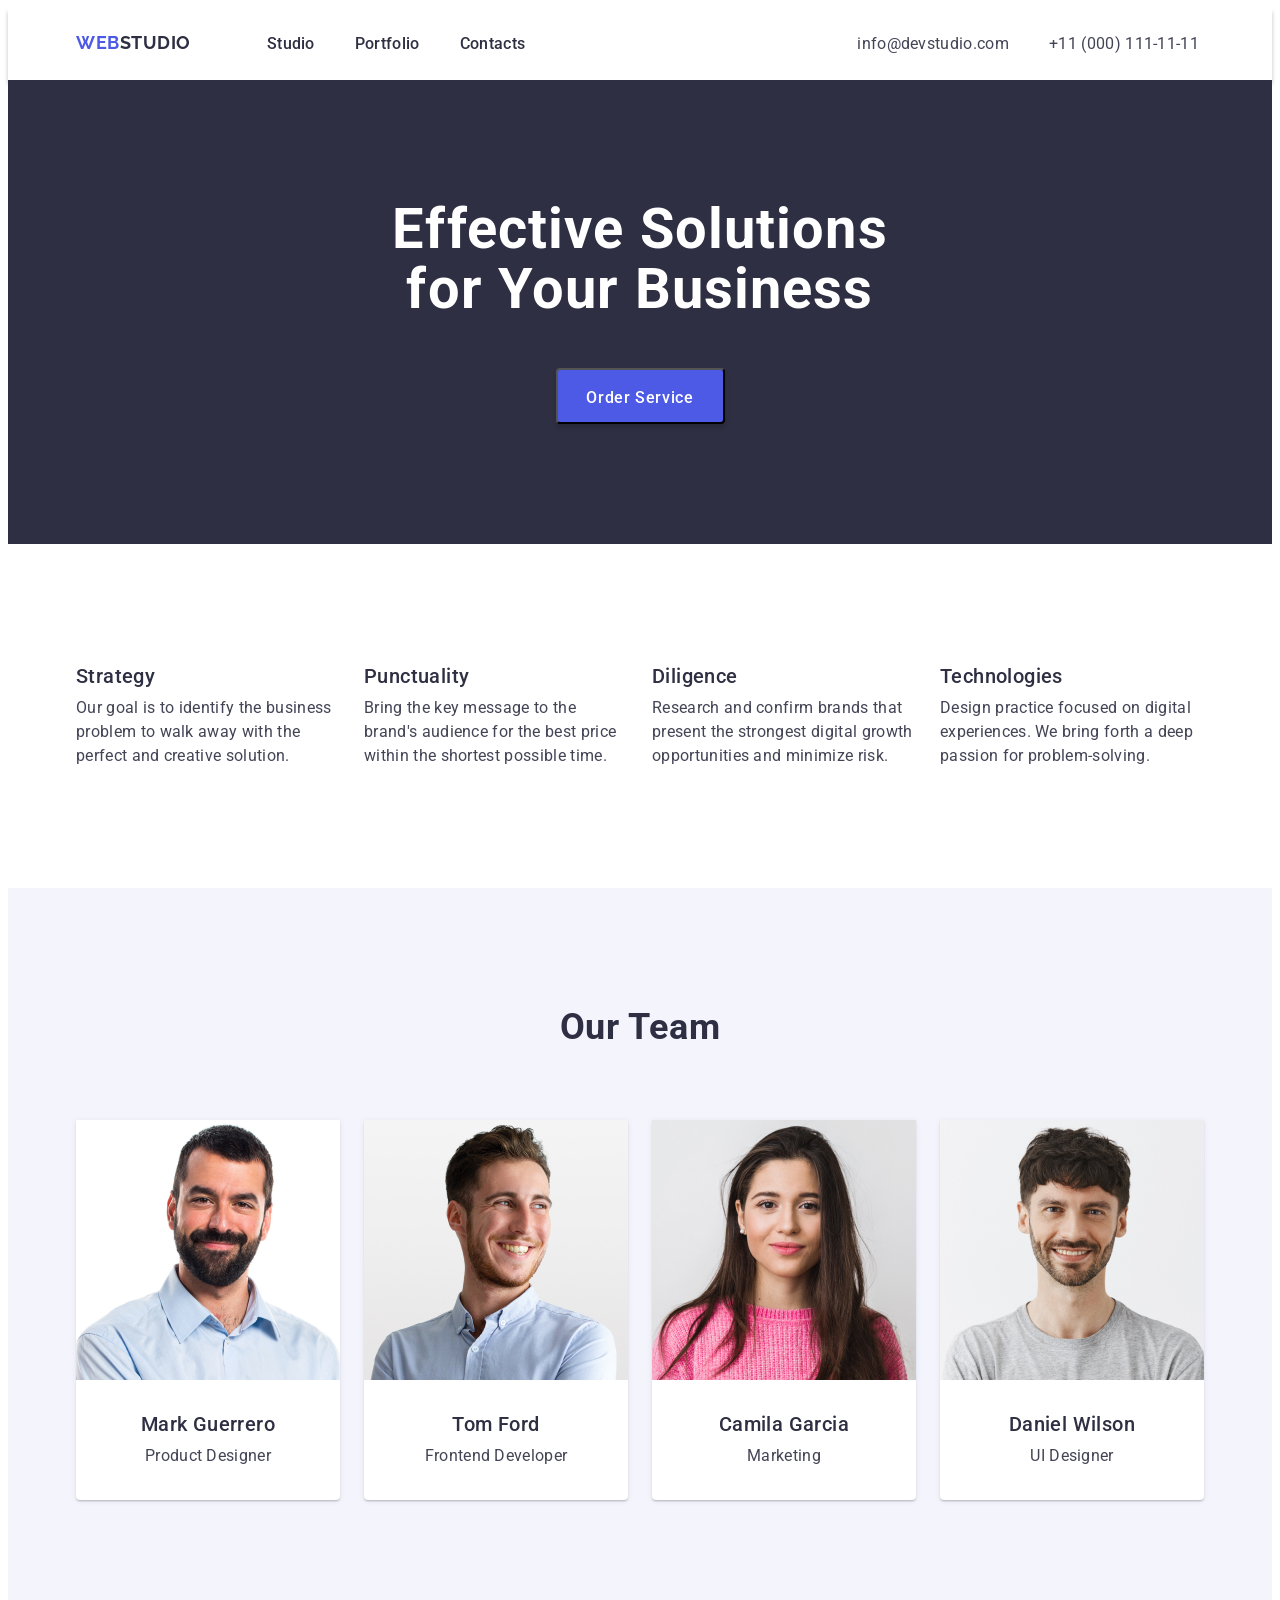
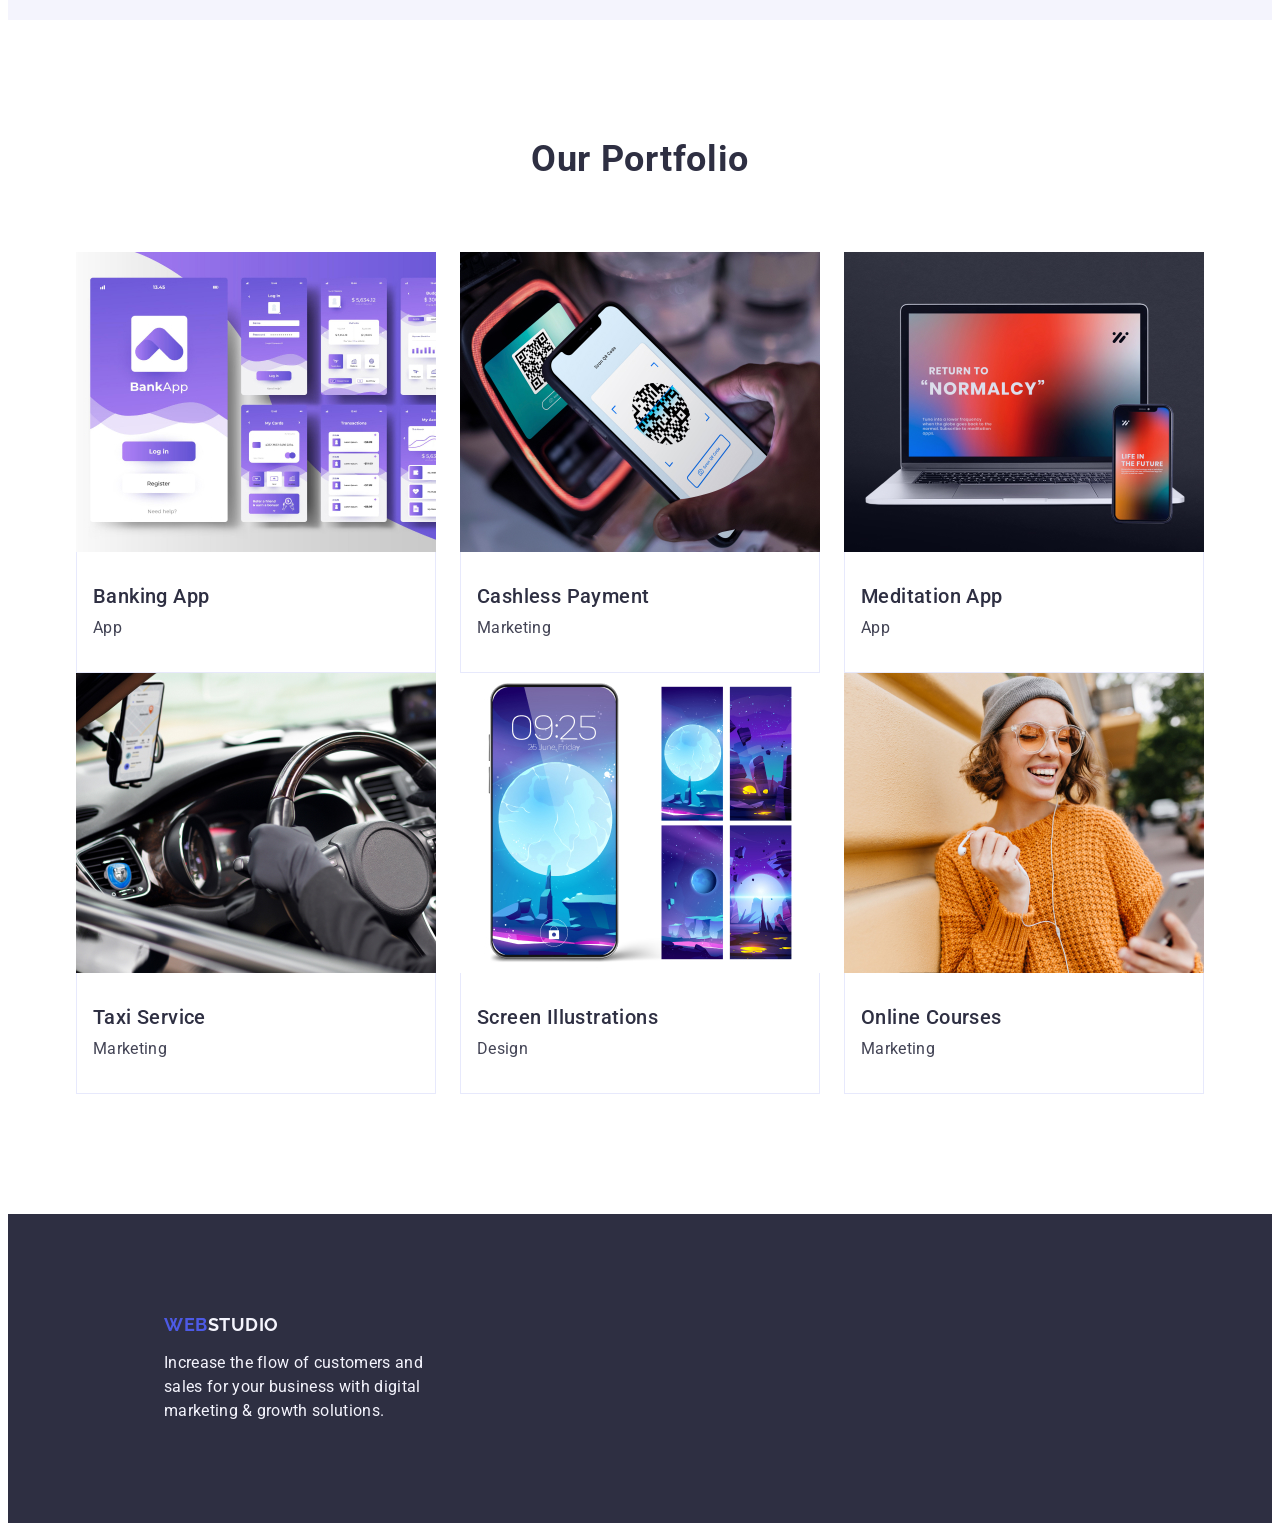
==== commit 6317db4f: "HW 3" ====
--- a/index.html
+++ b/index.html
@@ -13,155 +13,181 @@
     <link href="./css/styles.css" rel="stylesheet">
 </head>
 <body>
-    <header>
-        <nav>
-            <a class="logo" href="./index.html">Web<span class="studio">Studio</span></a>
-            <ul class="navigation">
-                <li>
-                    <a class="link" href="./index.html">Studio</a>
-                </li>
-                <li>
-                    <a class="link" href="">Portfolio</a>
-                </li>
-                <li>
-                    <a class="link" href="">Contacts</a>
-                </li>
-            </ul>
-        </nav>
-        <address class="contacts">
-            <ul>
-                <li>
-                    <a class="link" href="mailto:info@devstudio.com">info@devstudio.com</a>
-                </li>
-                <li>
-                    <a class="link" href="tel:+110001111111">+11 (000) 111-11-11</a>
-                </li>
-            </ul> 
-        </address>
-    </header>
-    <main>
-        <!--hero-->
-        <section class="hero">
-            <h1 class="main-title">Effective Solutions for Your Business</h1>
-            <button class="order-button" type="button">Order Service</button>
-        </section>
-        <!--features-->
-        <section class="features">
-            <h2 class="trns-text">features</h2>
-            <ul class="features-list">
-                <li>
-                    <h3 class="features-name">Strategy</h3>
-                    <p class="text">
-                    Our goal is to identify the business problem to walk away with the perfect and creative solution.
-                    </p>
-                </li>
-                <li>
-                    <h3 class="features-name">Punctuality</h3>
-                    <p class="text">
-                    Bring the key message to the brand's audience for the best price within the shortest possible time.
-                    </p>
-                </li>
-                <li>
-                    <h3 class="features-name">Diligence</h3>
-                    <p class="text">
-                    Research and confirm brands that present the strongest digital growth opportunities and minimize risk.
-                    </p>
-                </li>
-                <li>
-                    <h3 class="features-name">Technologies</h3>
-                    <p class="text">
-                    Design practice focused on digital experiences. We bring forth a deep passion for problem-solving.
-                    </p>
-                </li>
-            </ul>
-        </section>
-        <!--team-->
-        <section class="team">
-            <h2 class="title">Our Team</h2>
-            <ul class="team-list">
-                <li class="team-card">
-                    <img src="./images/1.jpg" alt="Mark Guerrero" 
-                    width=264 
-                    height=260>
-                    <h3 class="member-name">Mark Guerrero</h3>
-                    <p class="member-position">Product Designer</p>
-                </li>
-                <li class="team-card">
-                    <img src="./images/2.jpg" alt="Tom Ford" 
-                    width=264 
-                    height=260>
-                    <h3 class="member-name">Tom Ford</h3>
-                    <p class="member-position">Frontend Developer</p>
-                </li>
-                <li class="team-card">
-                    <img src="./images/3.jpg" alt="Camila Garcia" 
-                    width=264 
-                    height=260>
-                    <h3 class="member-name">Camila Garcia</h3>
-                    <p class="member-position">Marketing</p>
-                </li>
-                <li class="team-card">
-                    <img src="./images/4.jpg" alt="Daniel Wilson" 
-                    width=264 
-                    height=260>
-                    <h3 class="member-name">Daniel Wilson</h3>
-                    <p class="member-position">UI Designer</p>
-                </li>
-            </ul>
-        </section>
-        <!--portfolio-->
-        <section class="portfolio">
-            <h2 class="title">Our Portfolio</h2>
-            <ul class="portfolio-list">
-                <li class="portfolio-card">
-                    <img src="./images/5.jpg" alt="Banking App"
-                    width=360
-                    height=300>
-                    <h3 class="product-name">Banking App</h3>
-                    <p class="product-type">App</p>
-                </li>
-                <li class="portfolio-card">
-                    <img src="./images/6.jpg" alt="Cashless Payment" 
-                    width=360 
-                    height=300>
-                    <h3 class="product-name">Cashless Payment</h3>
-                    <p class="product-type">Marketing</p>
-                </li>
-                <li class="portfolio-card">
-                    <img src="./images/7.jpg" alt="Meditation App" 
-                    width=360 
-                    height=300>
-                    <h3 class="product-name">Meditation App</h3>
-                    <p class="product-type">App</p>
-                </li>
-                <li class="portfolio-card">
-                    <img src="./images/8.jpg" alt="Taxi Service" 
-                    width=360 
-                    height=300>
-                    <h3 class="product-name">Taxi Service</h3>
-                    <p class="product-type">Marketing</p>
-                </li>
-                <li class="portfolio-card">
-                    <img src="./images/9.jpg" alt="Screen Illustrations" 
-                    width=360 
-                    height=300>
-                    <h3 class="product-name">Screen Illustrations</h3>
-                    <p class="product-type">Design</p>
-                </li>
-                <li class="portfolio-card">
-                    <img src="./images/10.jpg" alt="Online Courses" 
-                    width=360 
-                    height=300>
-                    <h3 class="product-name">Online Courses</h3>
-                    <p class="product-type">Marketing</p>
-                </li>
-            </ul>
-        </section>
-    </main>
-    <footer class="footer">
-        <!--logo-->
-        <a class="logo" href="./index.html">Web<span class="footer-logo">Studio</span></a>
-        <p class="footer-text">Increase the flow of customers and sales for your business with digital marketing & growth solutions.</p>
-    </footer>
+    <div class="page-container">
+        <header>
+            <div class="container">
+                <nav class="menu">
+                    <a class="logo" href="./index.html">Web<span class="studio">Studio</span></a>
+                    <ul class="navigation">
+                        <li>
+                            <a class="link" href="./index.html">Studio</a>
+                        </li>
+                        <li>
+                            <a class="link" href="">Portfolio</a>
+                        </li>
+                        <li>
+                            <a class="link" href="">Contacts</a>
+                        </li>
+                    </ul>
+                </nav>
+                <address>
+                    <ul class="contacts">
+                        <li>
+                            <a class="link" href="mailto:info@devstudio.com">info@devstudio.com</a>
+                        </li>
+                        <li>
+                            <a class="link" href="tel:+110001111111">+11 (000) 111-11-11</a>
+                        </li>
+                    </ul> 
+                </address>
+            </div>
+        </header>
+        <main>
+            <!--hero-->
+            <section class="section hero">
+                <div class="container">
+                    <h1 class="main-title">Effective Solutions for Your Business</h1>
+                    <button class="order-button" type="button">Order Service</button>
+                </div>
+            </section>
+            <!--features-->
+            <section class="section features">
+                <div class="container">
+                    <h2 class="visually-hidden">features</h2>
+                    <ul class="features-list">
+                        <li class="features-item">
+                            <h3 class="features-name">Strategy</h3>
+                            <p class="text">
+                            Our goal is to identify the business problem to walk away with the perfect and creative solution.
+                            </p>
+                        </li>
+                        <li class="features-item">
+                            <h3 class="features-name">Punctuality</h3>
+                            <p class="text">
+                            Bring the key message to the brand's audience for the best price within the shortest possible time.
+                            </p>
+                        </li>
+                        <li class="features-item">
+                            <h3 class="features-name">Diligence</h3>
+                            <p class="text">
+                            Research and confirm brands that present the strongest digital growth opportunities and minimize risk.
+                            </p>
+                        </li>
+                        <li class="features-item">
+                            <h3 class="features-name">Technologies</h3>
+                            <p class="text">
+                            Design practice focused on digital experiences. We bring forth a deep passion for problem-solving.
+                            </p>
+                        </li>
+                    </ul>
+                </div>
+            </section>
+            <!--team-->
+            <section class="section team">
+                <div class="container">
+                    <h2 class="title">Our Team</h2>
+                    <ul class="team-list">
+                        <li class="team-card">
+                            <img class="member-photo" src="./images/1.jpg" alt="Mark Guerrero" 
+                            width=264 
+                            height=260>
+                            <h3 class="member-name">Mark Guerrero</h3>
+                            <p class="member-position">Product Designer</p>
+                        </li>
+                        <li class="team-card">
+                            <img class="member-photo" src="./images/2.jpg" alt="Tom Ford" 
+                            width=264 
+                            height=260>
+                            <h3 class="member-name">Tom Ford</h3>
+                            <p class="member-position">Frontend Developer</p>
+                        </li>
+                        <li class="team-card">
+                            <img class="member-photo" src="./images/3.jpg" alt="Camila Garcia" 
+                            width=264 
+                            height=260>
+                            <h3 class="member-name">Camila Garcia</h3>
+                            <p class="member-position">Marketing</p>
+                        </li>
+                        <li class="team-card">
+                            <img class="member-photo" src="./images/4.jpg" alt="Daniel Wilson" 
+                            width=264 
+                            height=260>
+                            <h3 class="member-name">Daniel Wilson</h3>
+                            <p class="member-position">UI Designer</p>
+                        </li>
+                    </ul>
+                </div>
+            </section>
+            <!--portfolio-->
+            <section class="section portfolio">
+                <div class="container">
+                    <h2 class="title">Our Portfolio</h2>
+                    <ul class="portfolio-list">
+                        <li class="portfolio-card">
+                            <img src="./images/5.jpg" alt="Banking App"
+                            width=360
+                            height=300>
+                            <div class="box">
+                                <h3 class="product-name">Banking App</h3>
+                                <p class="product-type">App</p>
+                            </div>
+                        </li>
+                        <li class="portfolio-card">
+                            <img src="./images/6.jpg" alt="Cashless Payment" 
+                            width=360 
+                            height=300>
+                            <div class="box">
+                                <h3 class="product-name">Cashless Payment</h3>
+                                <p class="product-type">Marketing</p>
+                            </div>
+                        </li>
+                        <li class="portfolio-card">
+                            <img src="./images/7.jpg" alt="Meditation App" 
+                            width=360 
+                            height=300>
+                            <div class="box">
+                                <h3 class="product-name">Meditation App</h3>
+                                <p class="product-type">App</p>
+                            </div>
+                        </li>
+                        <li class="portfolio-card">
+                            <img src="./images/8.jpg" alt="Taxi Service" 
+                            width=360 
+                            height=300>
+                            <div class="box">
+                                <h3 class="product-name">Taxi Service</h3>
+                                <p class="product-type">Marketing</p>
+                            </div>
+                        </li>
+                        <li class="portfolio-card">
+                            <img src="./images/9.jpg" alt="Screen Illustrations" 
+                            width=360 
+                            height=300>
+                            <div class="box">
+                                <h3 class="product-name">Screen Illustrations</h3>
+                                <p class="product-type">Design</p>
+                            </div>
+                        </li>
+                        <li class="portfolio-card">
+                            <img src="./images/10.jpg" alt="Online Courses" 
+                            width=360 
+                            height=300>
+                            <div class="box">
+                                <h3 class="product-name">Online Courses</h3>
+                                <p class="product-type">Marketing</p>
+                            </div>
+                        </li>
+                    </ul>
+                </div>
+            </section>
+        </main>
+        <footer class="footer">
+            <div class="container">
+                <!--logo-->
+                <a class="logo" href="./index.html">Web<span class="footer-logo">Studio</span></a>
+                <p class="footer-text">Increase the flow of customers and sales for your business with digital marketing & growth solutions.</p>
+            </div>
+        </footer>
+    </div>
 </body>
 </html>
--- a/css/styles.css
+++ b/css/styles.css
@@ -13,6 +13,12 @@
     --modal-background: #FCFCFC;
 }
 
+*,
+*::before,
+*::after {
+    box-sizing: border-box;
+}
+
 body {
     font-family: "Roboto", sans-serif;
     color: var(--text);
@@ -23,8 +29,38 @@
     text-decoration-line: none;
 }
 
+h1, h2, h3, h4, h5, h6, p {
+    margin-top: 0;
+    margin-bottom: 0;
+}
+
 ul, ol {
     list-style-type: none;
+    margin-top: 0;
+    margin-bottom: 0;
+    padding-left: 0;
+}
+
+img {
+    display: block;
+}
+
+.page-container {
+    min-height: 100vh;
+    display: flex;
+    flex-direction: column;
+}
+
+.container {
+    max-width: 1158px;
+    padding-left: 15px;
+    padding-right: 15px;
+    margin-left: auto;
+    margin-right:auto;
+}
+
+.menu {
+    display: flex;
 }
 
 .logo {
@@ -35,10 +71,27 @@
     letter-spacing: 0.03em;
     text-transform: uppercase;
     color: var(--primary-brand);
+    padding-right: 76px;
 }
 
 .logo .studio {
     color: var(--dark);
+}
+
+header {
+    box-shadow: 0 4px 4px 0 rgba(0, 0, 0, 0.25);
+}
+
+header .container {
+    display: flex;
+    padding-top: 24px;
+    padding-bottom: 24px;
+}
+
+.navigation{
+    display: flex;
+    gap: 40px;
+    margin-right: 332px;
 }
 
 .navigation .link {
@@ -59,6 +112,8 @@
 
 .contacts {
     font-style: normal;
+    display: flex;
+    gap: 40px;
 }
 
 .contacts .link {
@@ -72,20 +127,37 @@
     color: var(--pressed-state);
 }
 
+main {
+    flex-grow: 1;
+}
+
+.section {
+    padding-top: 120px;
+    padding-bottom: 120px;
+}
+
 .hero {
     background-color: #2E2F42;
 }
 
 .main-title {
+    display: flex;
     font-weight: 700;
     font-size: 56px;
     line-height: 1.07;
     letter-spacing: 0.02em;
     text-align: center;
     color: var(--white-background);
+    width: 496px;
+    margin-left: auto;
+    margin-right: auto;
+    margin-bottom: 48px;
+    flex-shrink: 0;
 }
 
 .order-button {
+    display: block;
+    gap: 10px;
     font-family: inherit;
     font-size: 16px;
     cursor: pointer;
@@ -94,6 +166,14 @@
     line-height: 1.5;
     letter-spacing: 0.04em;
     color: var(--white-background);
+    margin-left: auto;
+    margin-right: auto;
+    border-radius: 4px;
+    padding-top: 16px;
+    padding-bottom: 16px;
+    width: 169px;
+    height: 56px;
+    box-shadow: 0 4px 4px 0 rgba(0, 0, 0, 0.15);
 }
 
 .order-button:hover,
@@ -101,8 +181,29 @@
     background-color: var(--pressed-state);
 }
 
-.trns-text {
-    color: transparent;
+.visually-hidden {
+    position: absolute;
+    width: 1px;
+    height: 1px;
+    margin: -1px;
+    padding: 0;
+    white-space: nowrap;
+    overflow: hidden;
+    border: 0;
+    clip-path: inset(100%);
+    clip: rect(0 0 0 0);
+}
+
+.features-list {
+    display: inline-flex;
+}
+
+.features-item {
+    max-width: 264px;
+}
+
+.features-item:not(:last-child) {
+    margin-right: 24px;
 }
 
 .features-list .features-name {
@@ -111,6 +212,7 @@
     line-height: 1.2;
     letter-spacing: 0.02em;
     color: var(--dark);
+    margin-bottom: 8px;
 }
 
 .features-list .text {
@@ -122,6 +224,10 @@
 
 .team {
     background-color: var(--light)
+}
+
+.team-list {
+    display: inline-flex;
 }
 
 .team .title {
@@ -132,10 +238,22 @@
     text-transform: capitalize;
     text-align: center;
     color: var(--dark);
+    margin-bottom: 72px;
 }
 
 .team-card {
     background-color: var(--white-background);
+    border-radius: 0 0 4px 4px;
+    padding: 0px 0px 32px 0px;
+    box-shadow: 0 2px 1px 0 rgba(46, 47, 66, 0.08), 0 1px 1px 0 rgba(46, 47, 66, 0.16), 0 1px 6px 0 rgba(46, 47, 66, 0.08);
+}
+
+.team-card:not(:last-child) {
+    margin-right: 24px;
+}
+
+.member-photo {
+    margin-bottom: 32px;
 }
 
 .member-name {
@@ -144,12 +262,20 @@
     line-height: 1.2;
     letter-spacing: 0.02em;
     color: var(--dark);
+    margin-bottom: 8px;
+    text-align: center;
 }
 
 .member-position {
     font-size: 16px;
     line-height: 1.5;
     letter-spacing: 0.02em;
+    text-align: center;
+}
+
+.portfolio-list {
+    display: flex;
+    flex-wrap: wrap;
 }
 
 .portfolio .title  {
@@ -160,6 +286,24 @@
     text-transform: capitalize;
     text-align: center;
     color: var(--dark);
+    margin-bottom: 72px;
+}
+
+.portfolio-card {
+    width: 360px;
+    margin-right: 24px;
+}
+
+.portfolio-card:nth-child(3n) {
+    margin-right: 0;
+}
+
+.box {
+    padding-left: 16px;
+    padding-bottom: 32px;
+    border-bottom: 1px solid var(--accent);
+    border-left: 1px solid var(--accent);
+    border-right: 1px solid var(--accent);
 }
 
 .product-name {
@@ -168,6 +312,7 @@
     line-height: 1.2;
     letter-spacing: 0.02em;
     color: var(--dark);
+    padding: 32px 0 8px 0;
 }
 
 .product-type {
@@ -181,6 +326,13 @@
     background-color: var(--dark);
 }
 
+.footer .container {
+    width: 264px;
+    text-align: left;
+    margin: 100px auto 100px 156px;
+    padding: 0;
+}
+
 .logo .footer-logo {
     color: var(--light);
 }
@@ -188,4 +340,5 @@
     line-height: 1.5;
     letter-spacing: 0.02em;
     color: var(--light);
+    margin-top: 16px;
 }
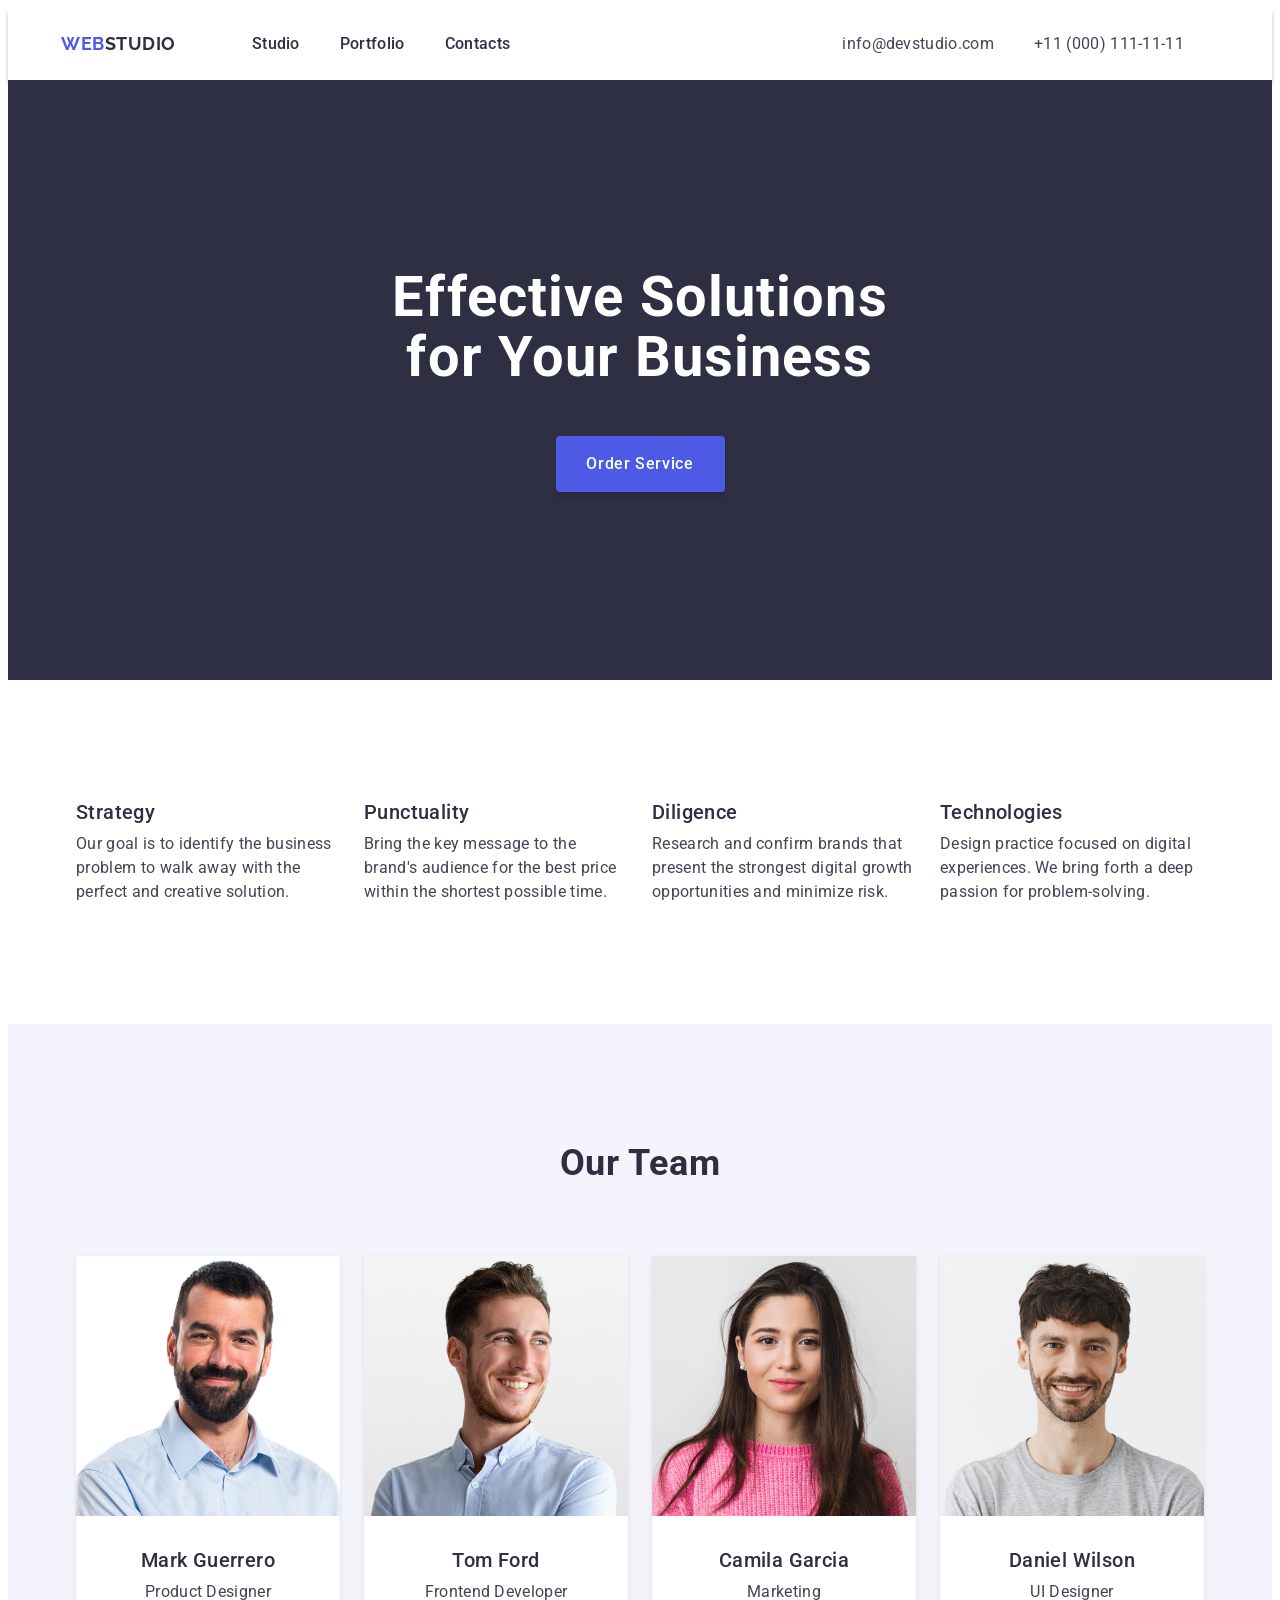
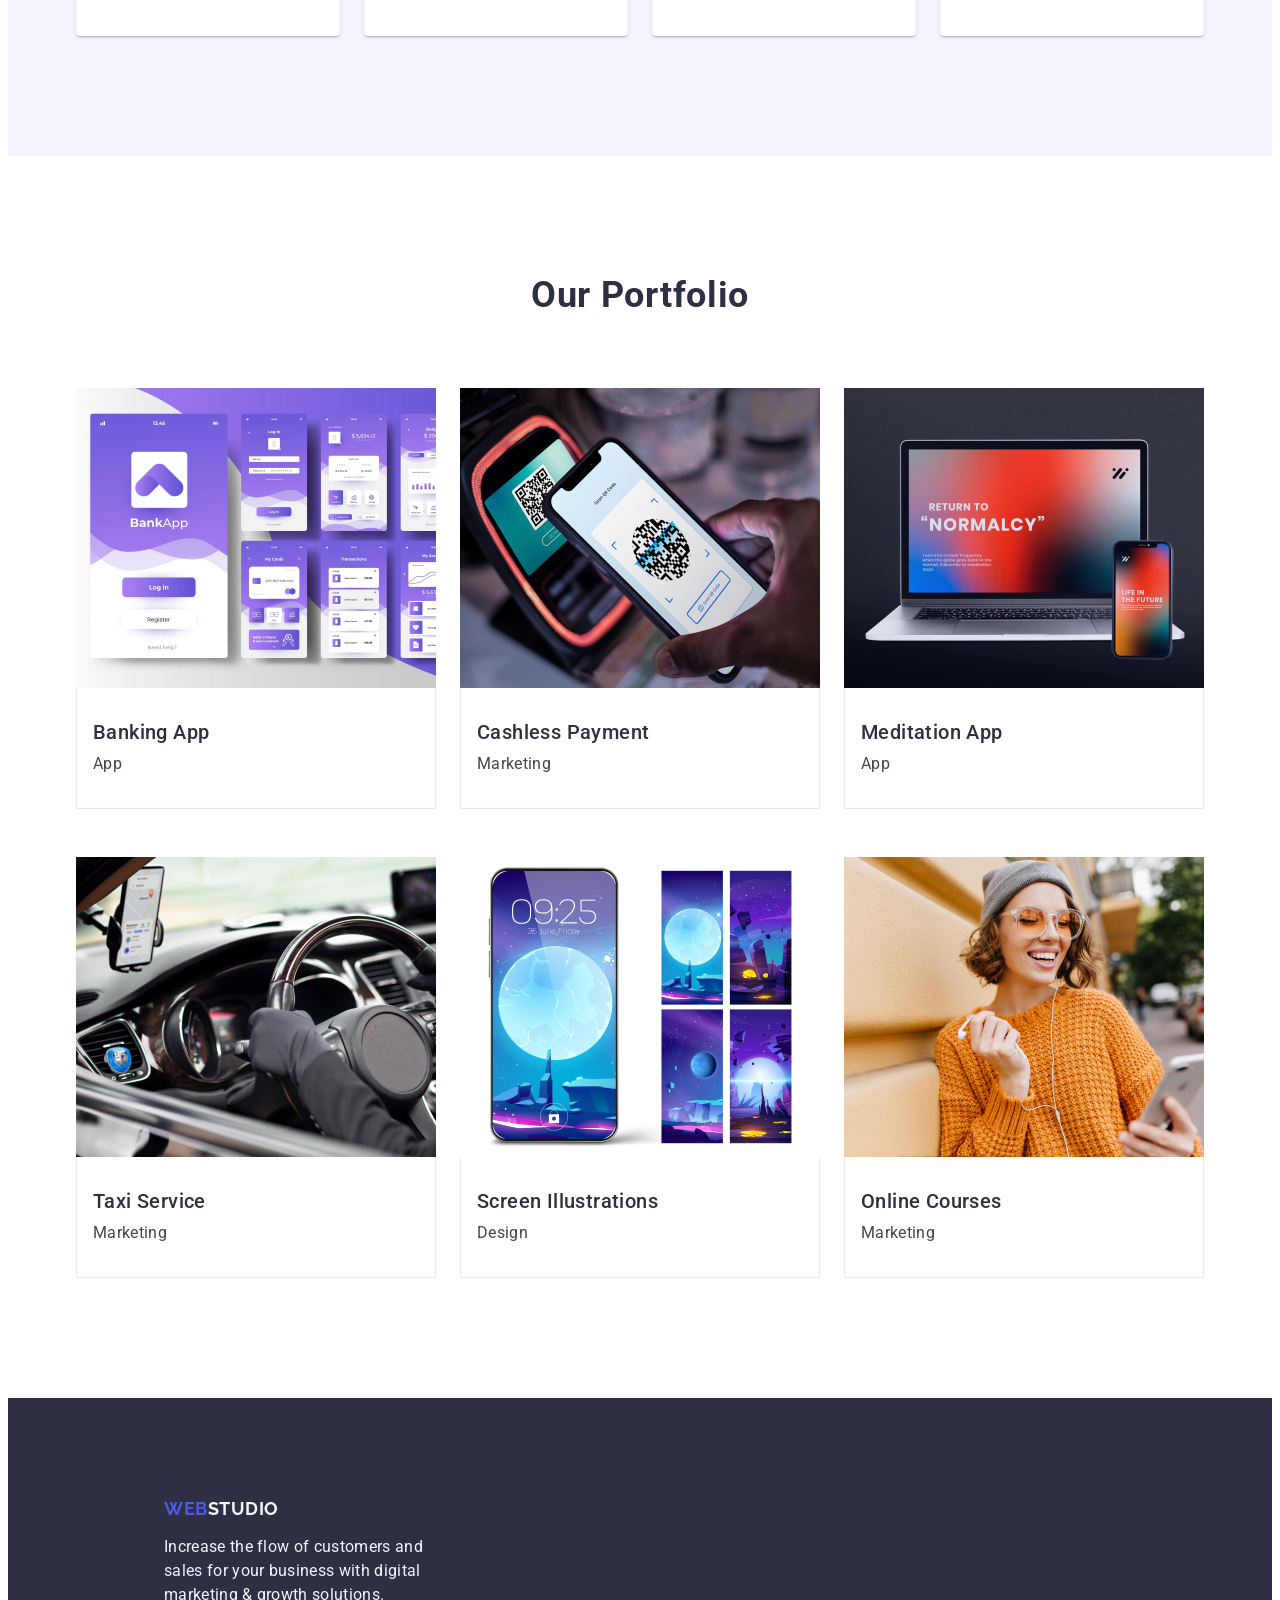
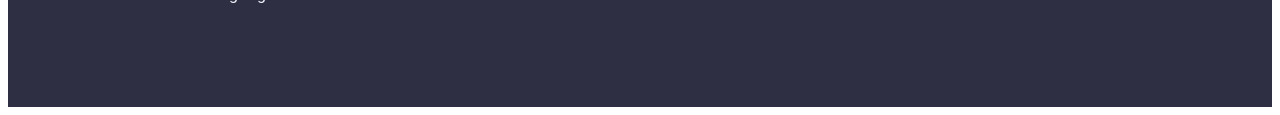
==== commit 9b84e6fd: "fix mistakes after autocheck" ====
--- a/index.html
+++ b/index.html
@@ -4,7 +4,7 @@
     <meta charset="UTF-8">
     <meta name="viewport" content="width=device-width, initial-scale=1.0">
     <title>Document</title>
-    <link rel="stylesheet" href="https://cdnjs.com/libraries/modern-normalize">
+    <link rel="stylesheet" href="<https://cdn.jsdelivr.net/npm/modern-normalize@1.1.0/modern-normalize.min.css>">
     <link rel="preconnect" href="https://fonts.googleapis.com">
     <link rel="preconnect" href="https://fonts.gstatic.com" crossorigin>
     <link
@@ -14,7 +14,7 @@
 </head>
 <body>
     <div class="page-container">
-        <header>
+        <header class="header">
             <div class="container">
                 <nav class="menu">
                     <a class="logo" href="./index.html">Web<span class="studio">Studio</span></a>
@@ -91,29 +91,37 @@
                             <img class="member-photo" src="./images/1.jpg" alt="Mark Guerrero" 
                             width=264 
                             height=260>
-                            <h3 class="member-name">Mark Guerrero</h3>
-                            <p class="member-position">Product Designer</p>
+                            <div class="member">
+                                <h3 class="member-name">Mark Guerrero</h3>
+                                <p class="member-position">Product Designer</p>
+                            </div>
                         </li>
                         <li class="team-card">
                             <img class="member-photo" src="./images/2.jpg" alt="Tom Ford" 
                             width=264 
                             height=260>
-                            <h3 class="member-name">Tom Ford</h3>
-                            <p class="member-position">Frontend Developer</p>
+                            <div class="member">
+                                <h3 class="member-name">Tom Ford</h3>
+                                <p class="member-position">Frontend Developer</p>
+                            </div>
                         </li>
                         <li class="team-card">
                             <img class="member-photo" src="./images/3.jpg" alt="Camila Garcia" 
                             width=264 
                             height=260>
-                            <h3 class="member-name">Camila Garcia</h3>
-                            <p class="member-position">Marketing</p>
+                            <div class="member">
+                                <h3 class="member-name">Camila Garcia</h3>
+                                <p class="member-position">Marketing</p>
+                            </div>
                         </li>
                         <li class="team-card">
                             <img class="member-photo" src="./images/4.jpg" alt="Daniel Wilson" 
                             width=264 
                             height=260>
-                            <h3 class="member-name">Daniel Wilson</h3>
-                            <p class="member-position">UI Designer</p>
+                            <div class="member">
+                                <h3 class="member-name">Daniel Wilson</h3>
+                                <p class="member-position">UI Designer</p>
+                            </div>
                         </li>
                     </ul>
                 </div>
--- a/css/styles.css
+++ b/css/styles.css
@@ -53,14 +53,14 @@
 
 .container {
     max-width: 1158px;
-    padding-left: 15px;
-    padding-right: 15px;
+    padding: 0 15px;
     margin-left: auto;
     margin-right:auto;
 }
 
 .menu {
     display: flex;
+    align-items: center;
 }
 
 .logo {
@@ -71,21 +71,20 @@
     letter-spacing: 0.03em;
     text-transform: uppercase;
     color: var(--primary-brand);
-    padding-right: 76px;
+    margin-right: 76px;
 }
 
 .logo .studio {
     color: var(--dark);
 }
 
-header {
+.header {
     box-shadow: 0 4px 4px 0 rgba(0, 0, 0, 0.25);
 }
 
-header .container {
-    display: flex;
-    padding-top: 24px;
-    padding-bottom: 24px;
+.header .container {
+    display: flex;
+    padding: 24px 0;
 }
 
 .navigation{
@@ -138,6 +137,7 @@
 
 .hero {
     background-color: #2E2F42;
+    padding: 188px 0;
 }
 
 .main-title {
@@ -148,7 +148,7 @@
     letter-spacing: 0.02em;
     text-align: center;
     color: var(--white-background);
-    width: 496px;
+    max-width: 496px;
     margin-left: auto;
     margin-right: auto;
     margin-bottom: 48px;
@@ -171,9 +171,10 @@
     border-radius: 4px;
     padding-top: 16px;
     padding-bottom: 16px;
-    width: 169px;
+    min-width: 169px;
     height: 56px;
     box-shadow: 0 4px 4px 0 rgba(0, 0, 0, 0.15);
+    border: none;
 }
 
 .order-button:hover,
@@ -195,7 +196,7 @@
 }
 
 .features-list {
-    display: inline-flex;
+    display: flex;
 }
 
 .features-item {
@@ -227,7 +228,7 @@
 }
 
 .team-list {
-    display: inline-flex;
+    display: flex;
 }
 
 .team .title {
@@ -244,7 +245,6 @@
 .team-card {
     background-color: var(--white-background);
     border-radius: 0 0 4px 4px;
-    padding: 0px 0px 32px 0px;
     box-shadow: 0 2px 1px 0 rgba(46, 47, 66, 0.08), 0 1px 1px 0 rgba(46, 47, 66, 0.16), 0 1px 6px 0 rgba(46, 47, 66, 0.08);
 }
 
@@ -252,8 +252,8 @@
     margin-right: 24px;
 }
 
-.member-photo {
-    margin-bottom: 32px;
+.member {
+    padding: 32px 0;
 }
 
 .member-name {
@@ -276,6 +276,8 @@
 .portfolio-list {
     display: flex;
     flex-wrap: wrap;
+    row-gap: 48px;
+    column-gap: 24px;
 }
 
 .portfolio .title  {
@@ -291,7 +293,7 @@
 
 .portfolio-card {
     width: 360px;
-    margin-right: 24px;
+    
 }
 
 .portfolio-card:nth-child(3n) {
@@ -299,8 +301,7 @@
 }
 
 .box {
-    padding-left: 16px;
-    padding-bottom: 32px;
+    padding: 32px 16px;
     border-bottom: 1px solid var(--accent);
     border-left: 1px solid var(--accent);
     border-right: 1px solid var(--accent);
@@ -312,7 +313,7 @@
     line-height: 1.2;
     letter-spacing: 0.02em;
     color: var(--dark);
-    padding: 32px 0 8px 0;
+    margin-bottom: 8px;
 }
 
 .product-type {
@@ -329,16 +330,22 @@
 .footer .container {
     width: 264px;
     text-align: left;
-    margin: 100px auto 100px 156px;
-    padding: 0;
+    padding: 100px 0 100px;
+    margin-left: 156px;
+}
+
+.footer .container .logo {
+    display: inline-block;
+    margin-bottom: 16px;
 }
 
 .logo .footer-logo {
+    color: var(--light); 
+}
+
+.footer-text {
+    line-height: 1.5;
+    letter-spacing: 0.02em;
     color: var(--light);
-}
-.footer-text {
-    line-height: 1.5;
-    letter-spacing: 0.02em;
-    color: var(--light);
-    margin-top: 16px;
+    
 }
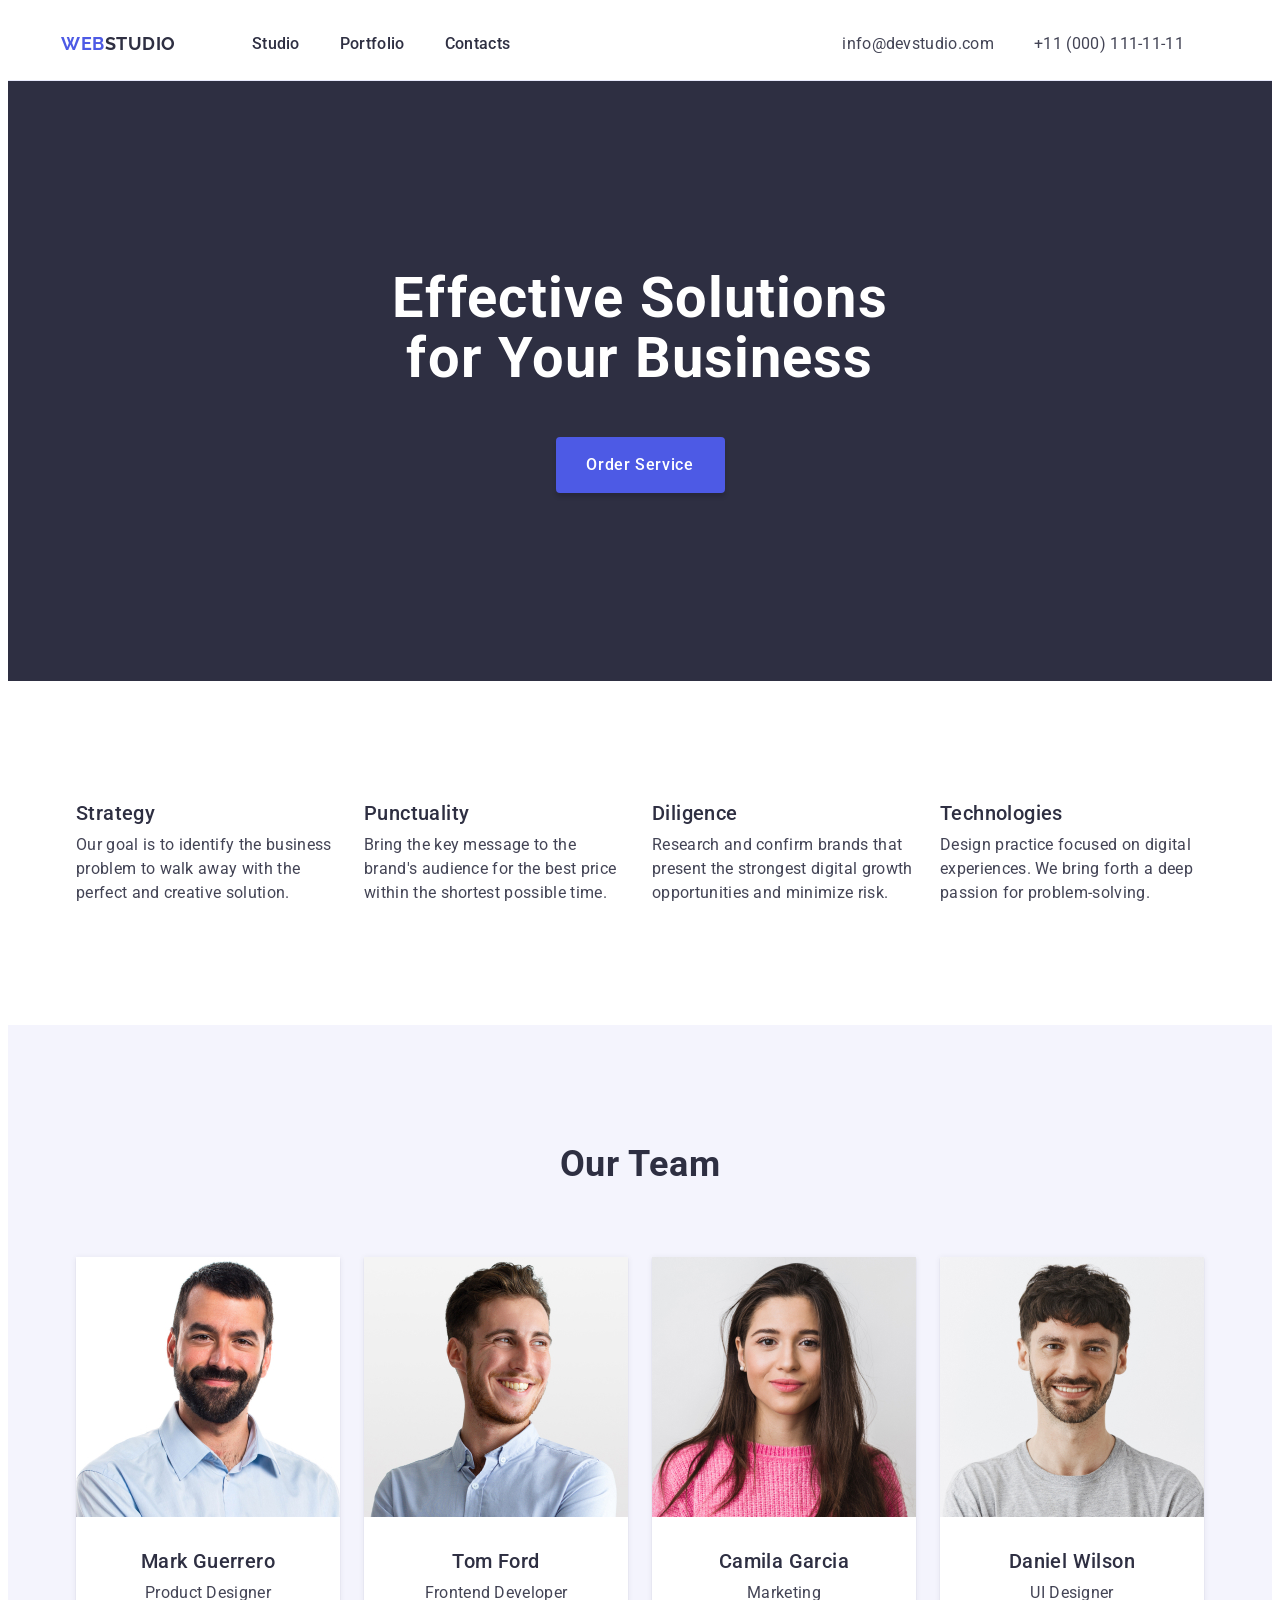
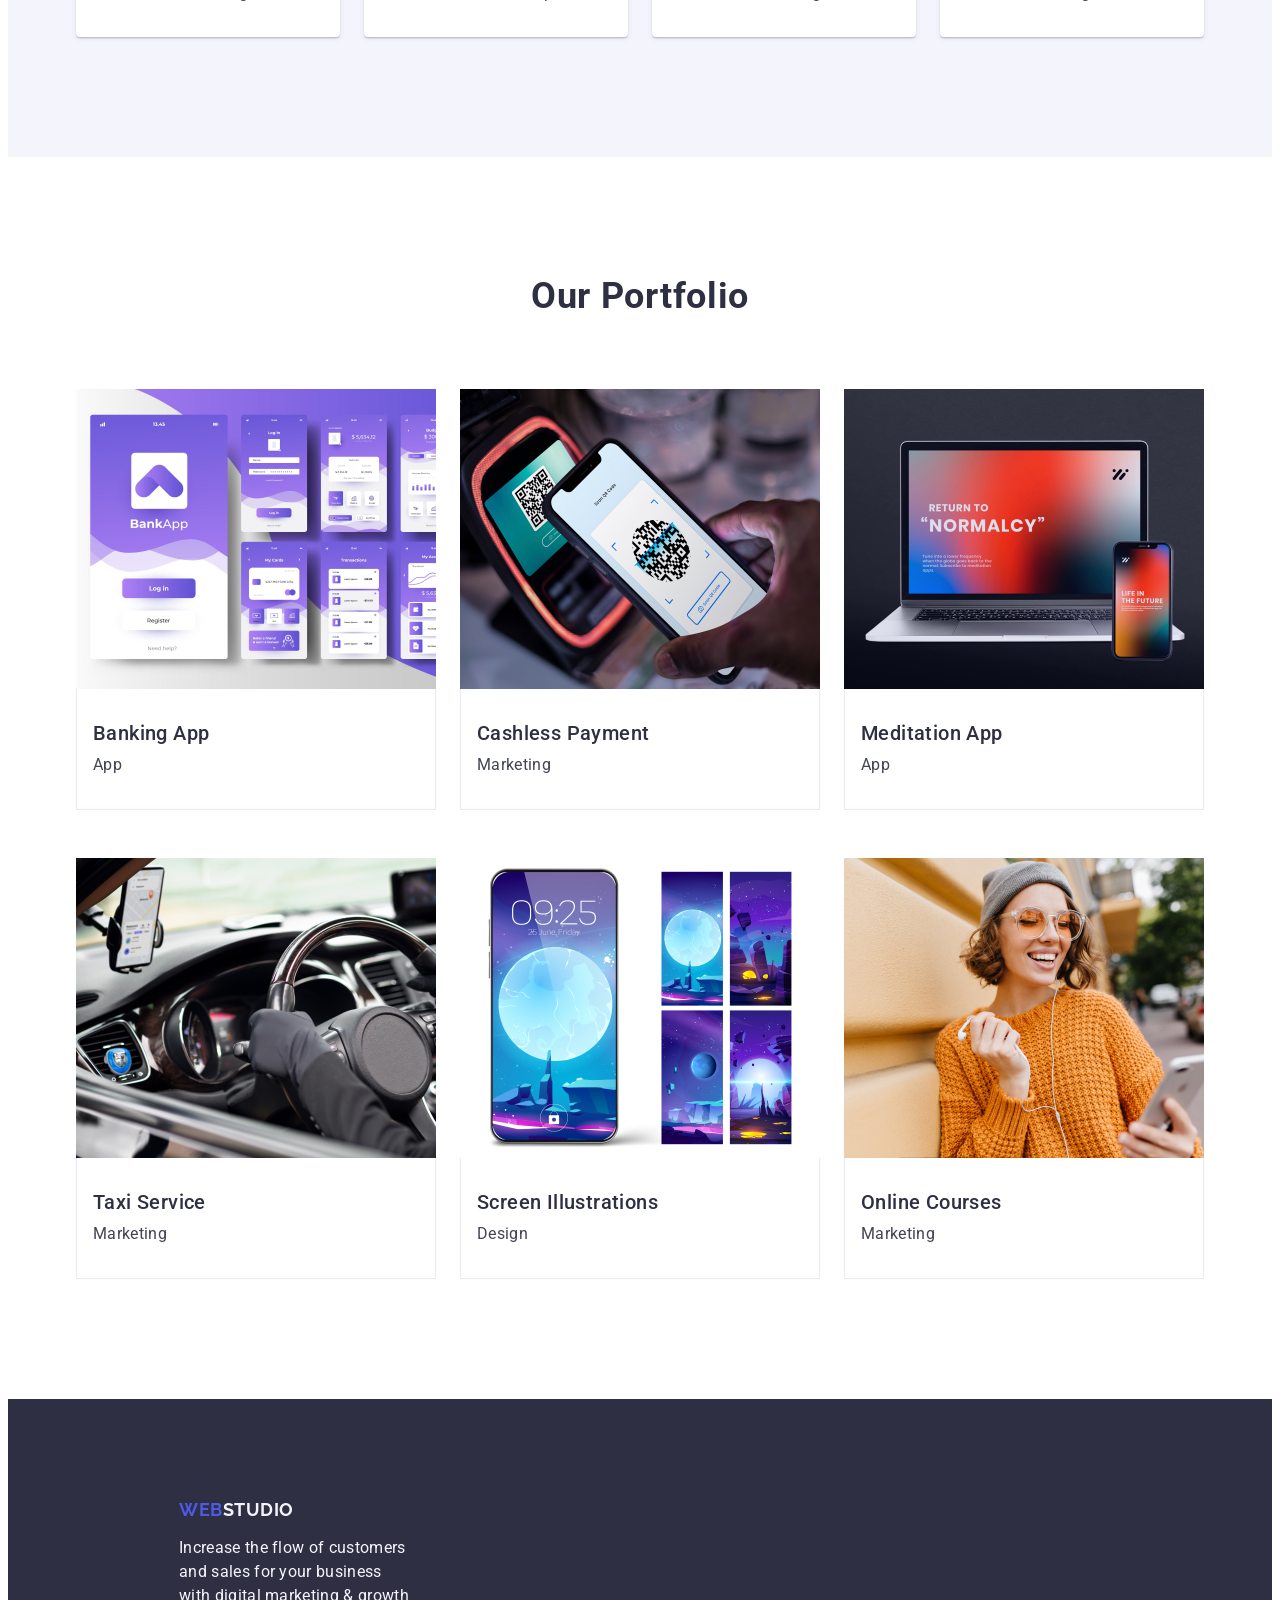
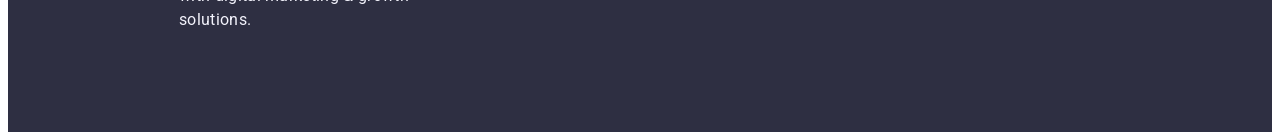
==== commit 63932d2d: "correct mistakes after autocheck" ====
--- a/index.html
+++ b/index.html
@@ -4,7 +4,7 @@
     <meta charset="UTF-8">
     <meta name="viewport" content="width=device-width, initial-scale=1.0">
     <title>Document</title>
-    <link rel="stylesheet" href="<https://cdn.jsdelivr.net/npm/modern-normalize@1.1.0/modern-normalize.min.css>">
+    <link rel="stylesheet" href="node_modules/modern-normalize/modern-normalize.css">
     <link rel="preconnect" href="https://fonts.googleapis.com">
     <link rel="preconnect" href="https://fonts.gstatic.com" crossorigin>
     <link
--- a/css/styles.css
+++ b/css/styles.css
@@ -53,7 +53,7 @@
 
 .container {
     max-width: 1158px;
-    padding: 0 15px;
+    padding: 0 15px 0 15px;
     margin-left: auto;
     margin-right:auto;
 }
@@ -79,12 +79,12 @@
 }
 
 .header {
-    box-shadow: 0 4px 4px 0 rgba(0, 0, 0, 0.25);
+    border-bottom: 1px solid var(--accent);
 }
 
 .header .container {
     display: flex;
-    padding: 24px 0;
+    padding: 24px 0 24px;
 }
 
 .navigation{
@@ -325,12 +325,12 @@
 
 .footer {
     background-color: var(--dark);
+    padding: 100px 0 100px;
 }
 
 .footer .container {
     width: 264px;
     text-align: left;
-    padding: 100px 0 100px;
     margin-left: 156px;
 }
 
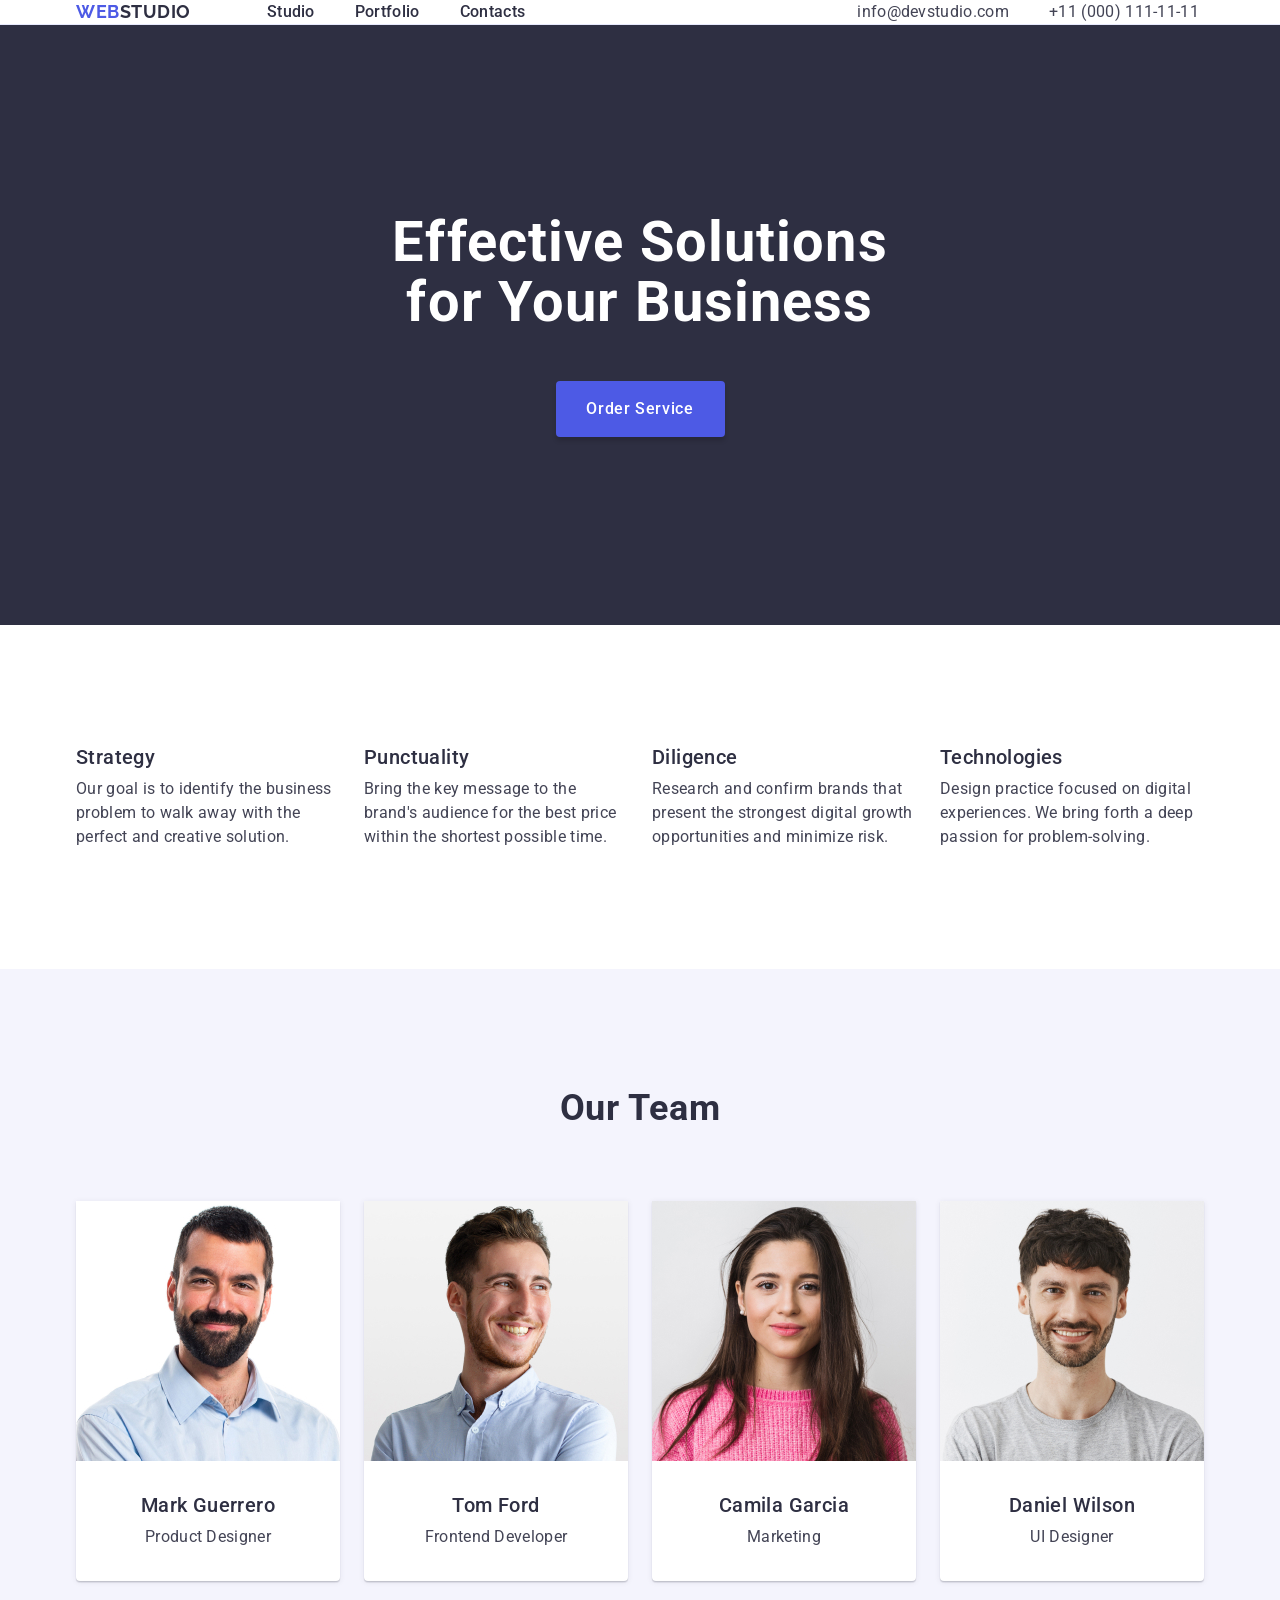
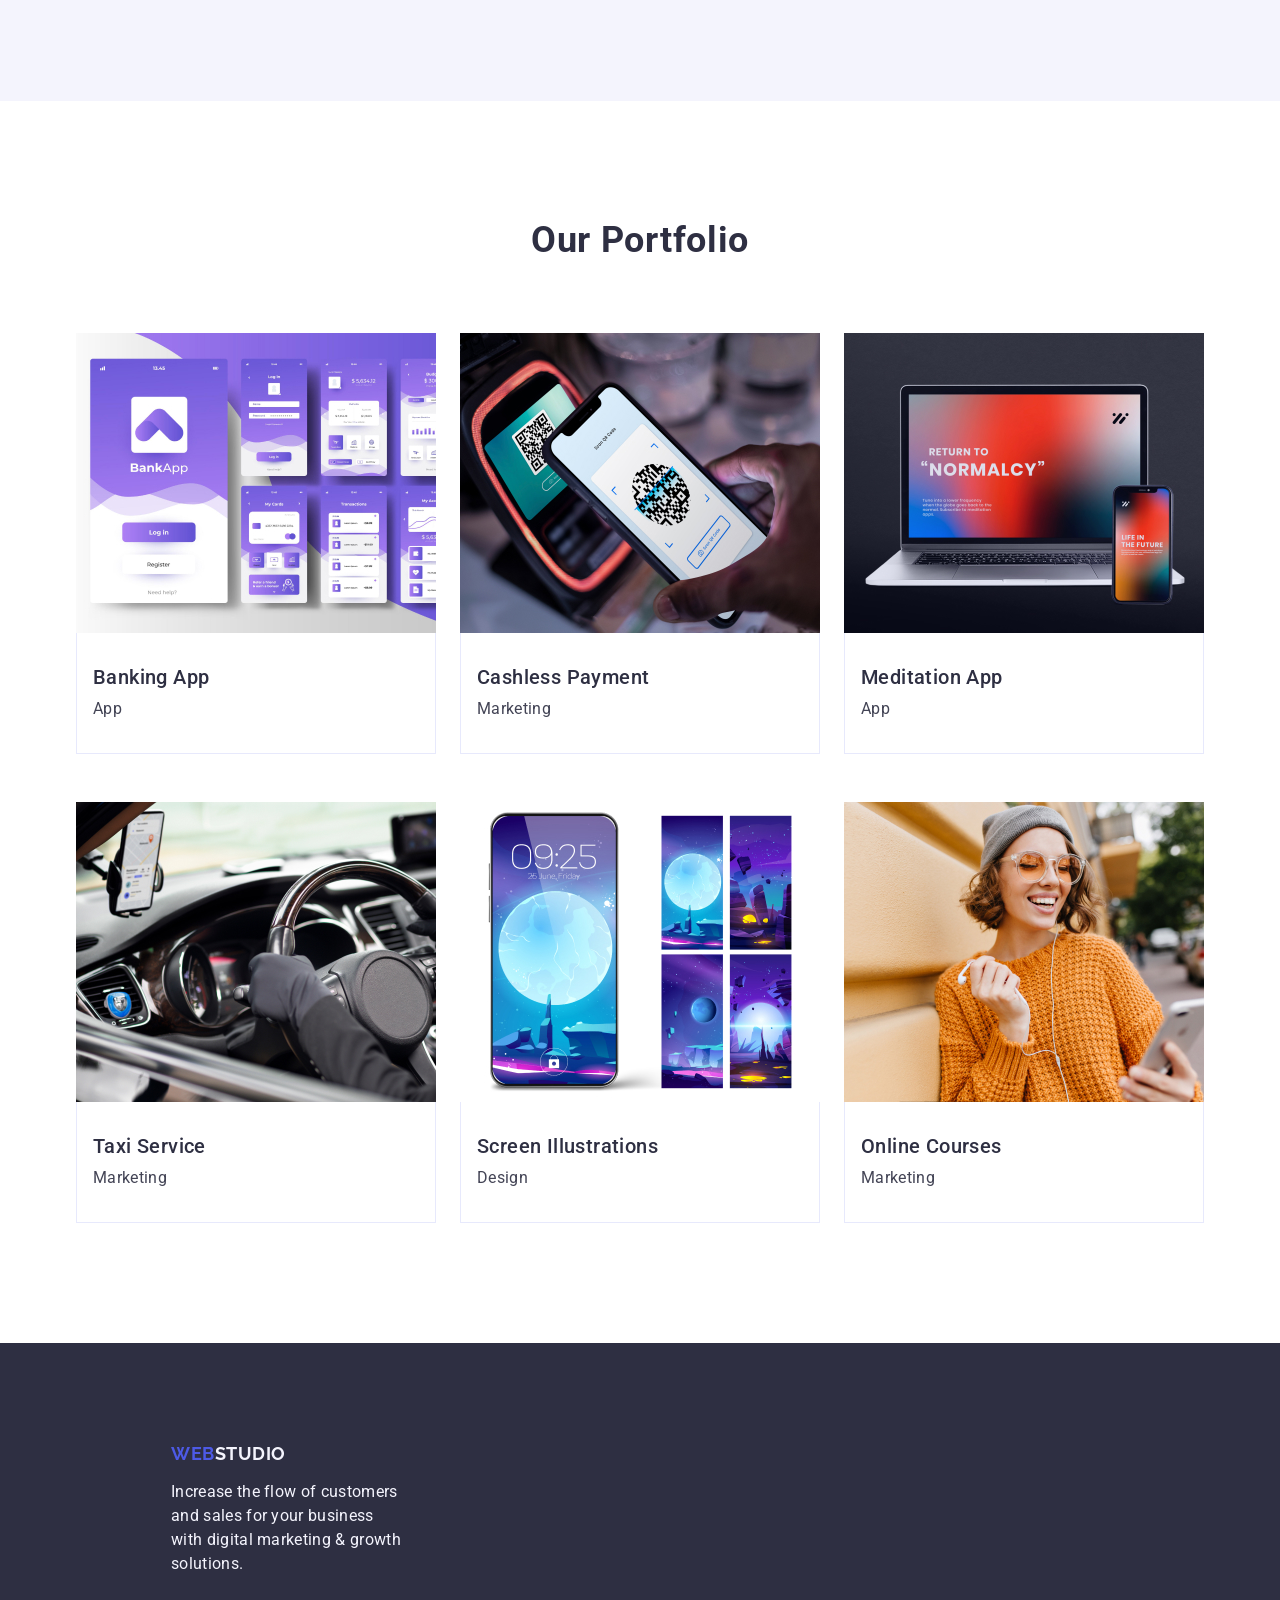
==== commit fd570264: "correct mistakes after autocheck" ====
--- a/index.html
+++ b/index.html
@@ -4,13 +4,15 @@
     <meta charset="UTF-8">
     <meta name="viewport" content="width=device-width, initial-scale=1.0">
     <title>Document</title>
-    <link rel="stylesheet" href="node_modules/modern-normalize/modern-normalize.css">
+    <link rel="stylesheet" href="https://cdnjs.cloudflare.com/ajax/libs/modern-normalize/2.0.0/modern-normalize.min.css"
+        integrity="sha512-4xo8blKMVCiXpTaLzQSLSw3KFOVPWhm/TRtuPVc4WG6kUgjH6J03IBuG7JZPkcWMxJ5huwaBpOpnwYElP/m6wg=="
+        crossorigin="anonymous" referrerpolicy="no-referrer" />
+    <link href="./css/styles.css" rel="stylesheet">
     <link rel="preconnect" href="https://fonts.googleapis.com">
     <link rel="preconnect" href="https://fonts.gstatic.com" crossorigin>
     <link
         href="https://fonts.googleapis.com/css2?family=Raleway:ital,wght@0,700;1,700&family=Roboto:wght@400;500;700&display=swap"
-        rel="stylesheet">
-    <link href="./css/styles.css" rel="stylesheet">
+        rel="stylesheet"> 
 </head>
 <body>
     <div class="page-container">
--- a/css/styles.css
+++ b/css/styles.css
@@ -53,7 +53,8 @@
 
 .container {
     max-width: 1158px;
-    padding: 0 15px 0 15px;
+    padding-left: 15px;
+    padding-right: 15px;
     margin-left: auto;
     margin-right:auto;
 }
@@ -84,7 +85,6 @@
 
 .header .container {
     display: flex;
-    padding: 24px 0 24px;
 }
 
 .navigation{
@@ -98,6 +98,7 @@
     line-height: 1.5;
     letter-spacing: 0.02em;
     color: var(--dark);
+    padding: 24px 0;
 }
 
 .navigation .link:hover {
